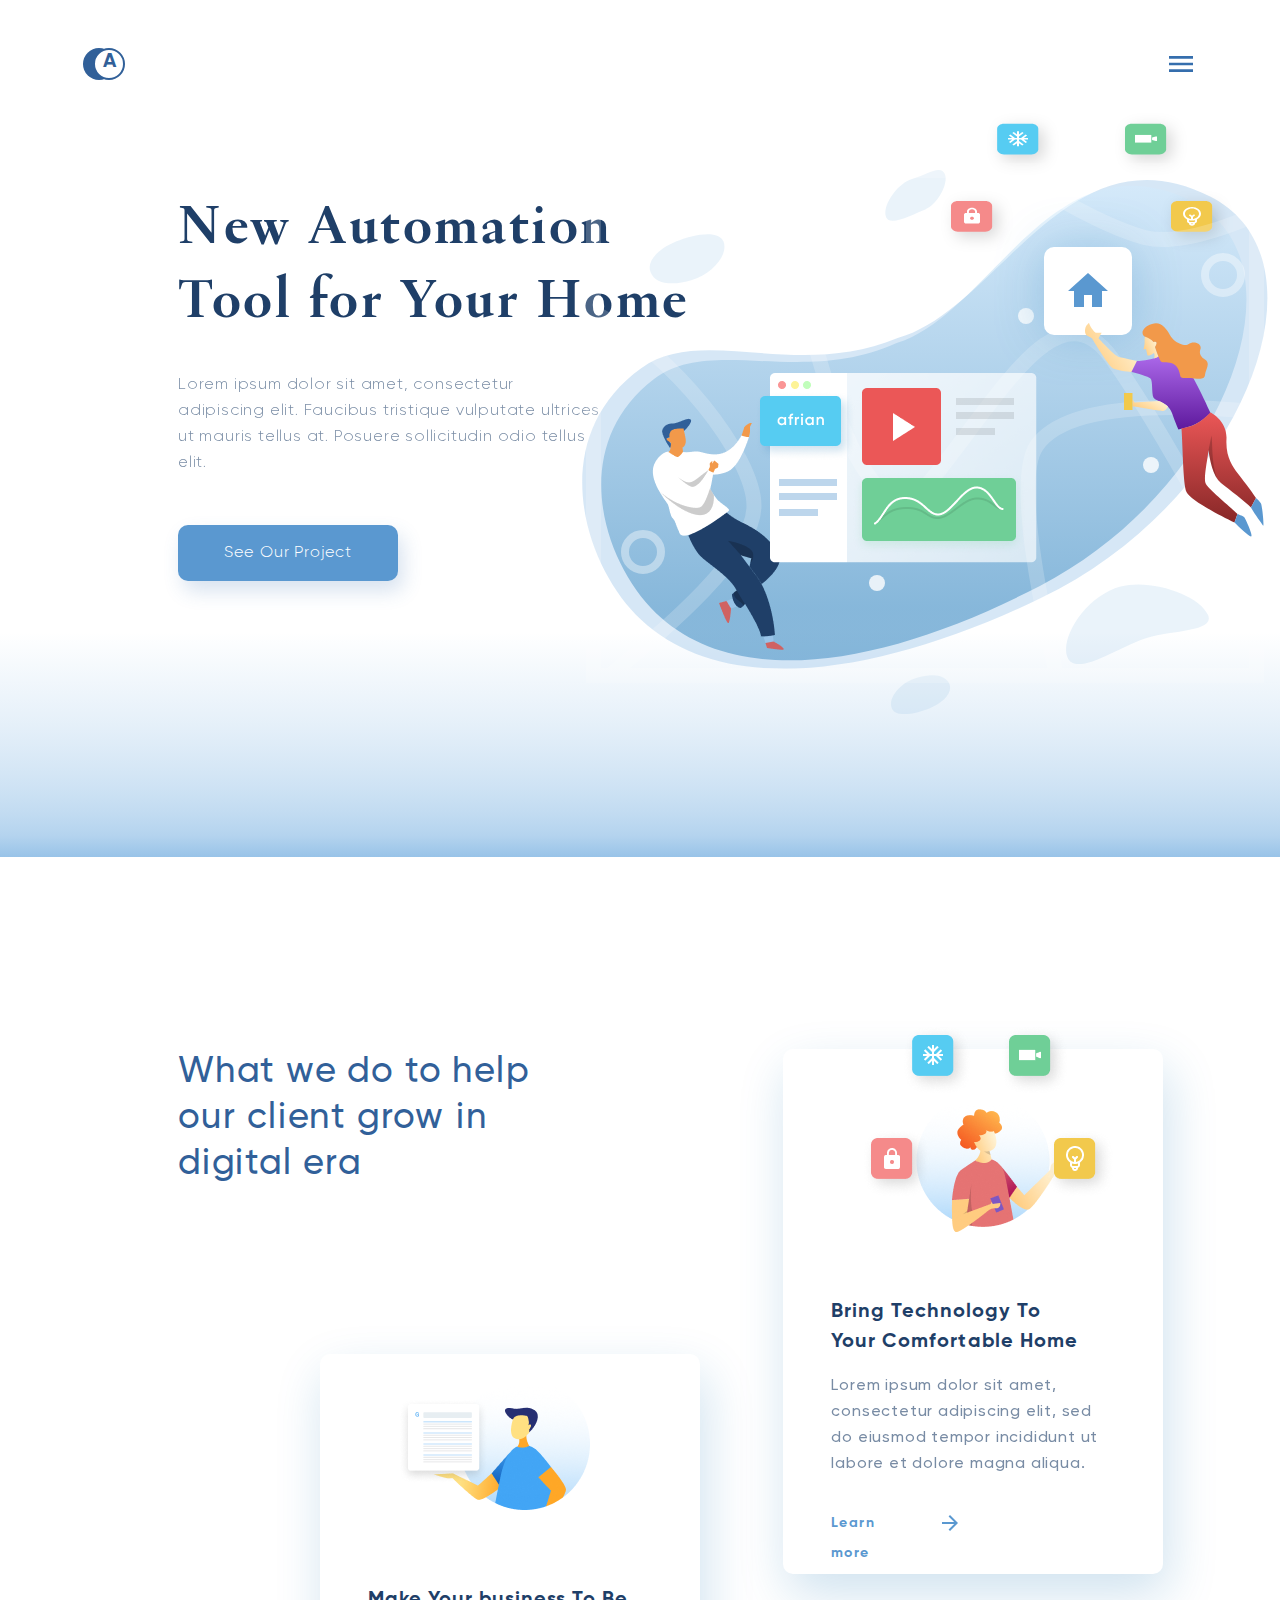
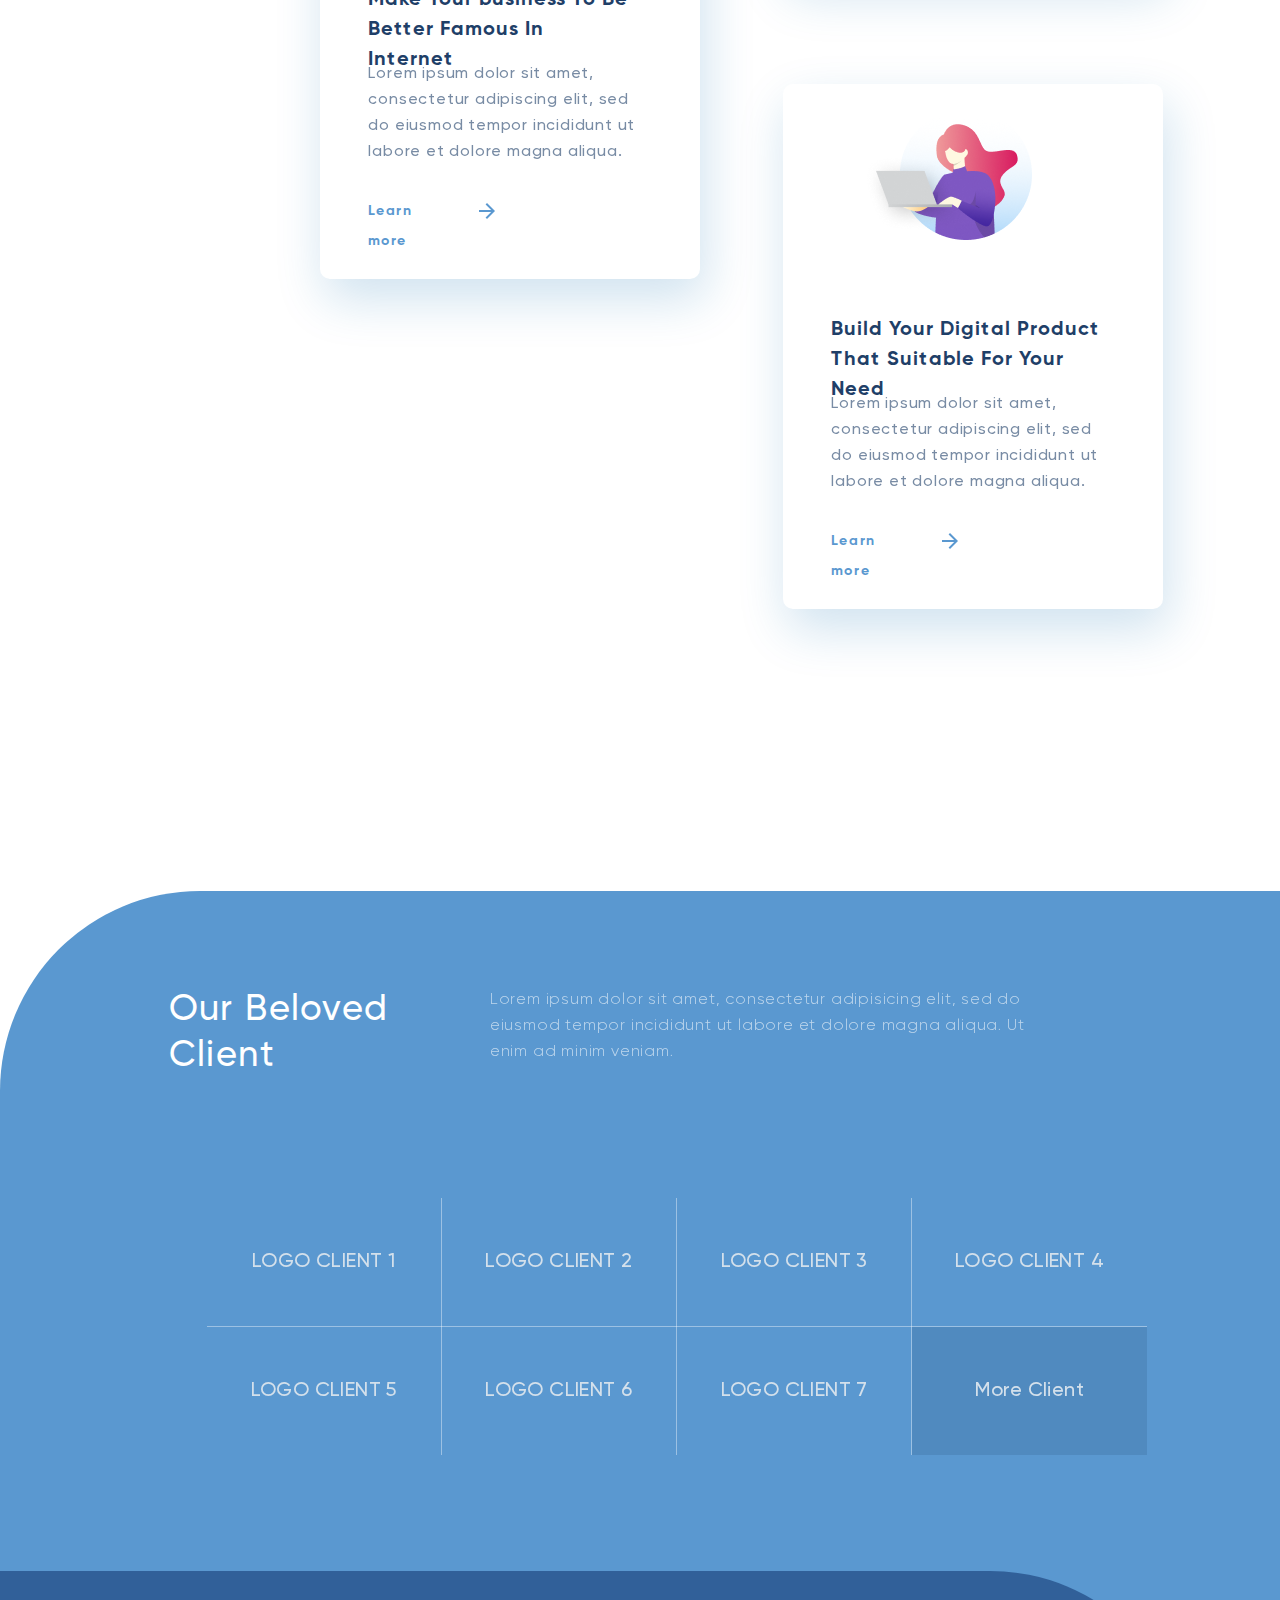
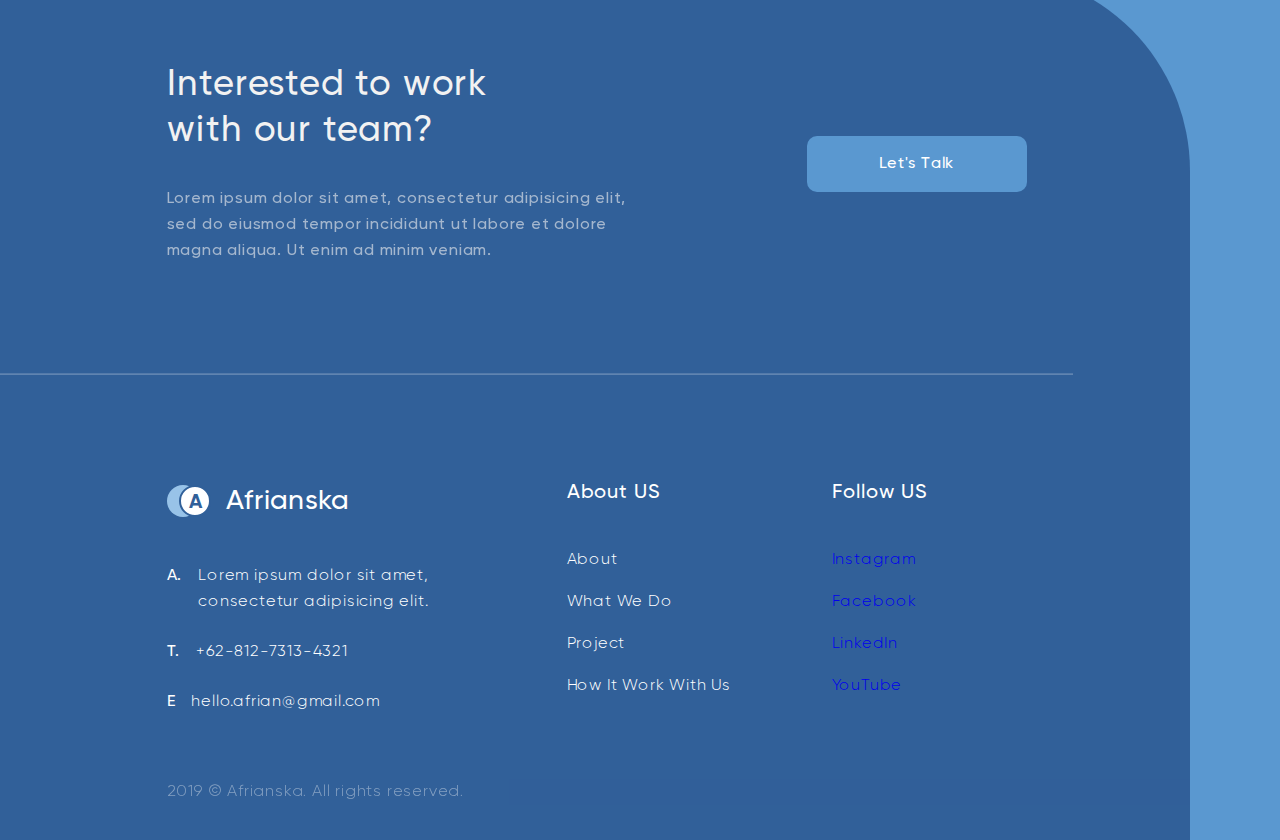
==== index.html @ ba5667f2 "second" ====
<!DOCTYPE html>
<html lang="en">
<head>
    <meta charset="UTF-8">
    <meta http-equiv="X-UA-Compatible" content="IE=edge">
    <meta name="viewport" content="width=device-width, initial-scale=1.0">
    <title>Homepage</title>
    <link rel="stylesheet" href="main.css">
</head>
<body>
    <header>
        <nav class="navbar">

            <div class="logo">
                <div class="logo-image">
                    <svg width="32" height="32" viewBox="0 0 32 32" fill="none" xmlns="http://www.w3.org/2000/svg" class="ellipse-blue">
                    <circle cx="16" cy="16" r="16" fill="#316099"/>
                    </svg>
                    <svg width="32" height="32" viewBox="0 0 32 32" fill="none" xmlns="http://www.w3.org/2000/svg" class="ellipse-white">
                    <circle cx="16" cy="16" r="15" fill="white" stroke="#316099" stroke-width="2"/>
                    </svg>
                    <span class="logo-text">A</span>
                </div>
            </div>

            <div class="br-menu-btn">
                <svg width="32" height="32" viewBox="0 0 32 32" fill="none" xmlns="http://www.w3.org/2000/svg">
                <path d="M4 24H28V21.3333H4V24ZM4 17.3333H28V14.6667H4V17.3333ZM4 8V10.6667H28V8H4Z" fill="#356EAD"/>
                </svg>
            </div>
        </nav>
    </header>


    <main class="main-page">
        <div class="main-wrapper">

            <section class="main-page-text">
                <div class="main-title-block">
                    <h1>New Automation Tool for Your Home</h1>
                </div>
                <div class="main-description">
                    <p class="main-description-text">Lorem ipsum dolor sit amet, consectetur adipiscing elit. Faucibus tristique vulputate ultrices ut mauris tellus at. Posuere sollicitudin odio tellus elit.</p>
                </div>
                <div class="btn-submit-block">
                    <button class="btn-submit">
                        <span>See Our Project</span>
                    </button>
                </div>
            </section>

            <section class="title-image">
                <div class="smart-home">
                    <img src="./img/smart_home.svg" alt="">
                </div>
                <svg width="143" height="81" viewBox="0 0 143 81" fill="none" xmlns="http://www.w3.org/2000/svg" class="ellipse1">
                <path opacity="0.2" d="M1.57256 73.5496C-6.52199 54.5197 19.2786 12.2346 54.5728 2.54966C84.9422 -5.78393 133.982 11.2602 142.072 31.0495C149.229 48.5554 102.353 45.6597 76.0738 55.3927C49.7949 65.1258 9.6671 92.5794 1.57256 73.5496Z" fill="#98C3E8"/>
                </svg>
                <svg width="60" height="40" viewBox="0 0 60 40" fill="none" xmlns="http://www.w3.org/2000/svg" class="ellipse2">
                <path opacity="0.2" d="M0.79244 33.2153C-3.09868 23.2757 8.8157 7.86577 25.8023 2.7985C40.4187 -1.56171 54.6145 -1.01547 58.5035 9.32086C61.9438 18.4645 50.9084 28.3246 38.2602 33.415C25.612 38.5053 4.68356 43.1549 0.79244 33.2153Z" fill="#98C3E8"/>
                </svg>
                <svg width="61" height="53" viewBox="0 0 61 53" fill="none" xmlns="http://www.w3.org/2000/svg" class="ellipse3">
                <path opacity="0.2" d="M1.00023 48C-2.89089 38.0604 10.8158 14.8658 27.8024 9.79856C42.4188 5.43835 56.1111 -4.83632 60.0001 5.50001C63.4404 14.6437 52.9086 35.3246 40.2604 40.415C27.6121 45.5054 4.89134 57.9396 1.00023 48Z" fill="#98C3E8"/>
                </svg>
                <svg width="76" height="50" viewBox="0 0 76 50" fill="none" xmlns="http://www.w3.org/2000/svg" class="ellipse4">
                <path opacity="0.2" d="M74.4998 7.49999C79.4998 20 64.4998 39.5 42.9998 46C24.4998 51.593 6.49979 51 1.49979 38C-2.92332 26.5 10.9998 14 26.9998 7.5C42.9998 0.999994 69.4998 -5 74.4998 7.49999Z" fill="#98C3E8"/>
                </svg>
                <svg width="680" height="500" viewBox="0 0 680 500" fill="none" xmlns="http://www.w3.org/2000/svg" class="vector1">
                <path opacity="0.4" d="M619.607 15.4102C474.832 -53.4825 410.969 134.909 311.138 165.906C211.394 211.253 115.215 158.176 55.8283 203.674C-38.3064 275.794 3.01039 401.963 63.2737 455.05C149.694 531.18 303.272 503.78 462.012 421.462C660.894 318.329 746.55 75.8174 619.607 15.4102Z" fill="#98C3E8"/>
                </svg>
                <div class="illustration-bg">
                    <div class="group2">
                        <svg width="44" height="44" viewBox="0 0 44 44" fill="none" xmlns="http://www.w3.org/2000/svg" class="ellipse5">
                        <circle cx="22" cy="22" r="18" stroke="white" stroke-opacity="0.4" stroke-width="8"/>
                        </svg>
                        <svg width="44" height="44" viewBox="0 0 44 44" fill="none" xmlns="http://www.w3.org/2000/svg" class="ellipse6">
                        <circle cx="22" cy="22" r="18" stroke="white" stroke-opacity="0.4" stroke-width="8"/>
                        </svg>
                        <svg width="44" height="44" viewBox="0 0 44 44" fill="none" xmlns="http://www.w3.org/2000/svg" class="ellipse7">
                        <circle cx="22" cy="22" r="18" stroke="white" stroke-opacity="0.4" stroke-width="8"/>
                        </svg>
                    </div>
                    <svg width="646" height="490" viewBox="0 0 680 500" fill="none" xmlns="http://www.w3.org/2000/svg" class="vector5">
                    <defs>
                    <linearGradient id="MyGradient" x1="0%" y1="0%" x2="0%" y2="100%">
                    <stop offset="-3.62%" stop-color="#d1ecff"></stop>
                    <stop offset="88.96%" stop-color="#1070b1"></stop>
                    </linearGradient>
                    </defs>
                    <path opacity="0.4" d="M619.607 15.4102C474.832 -53.4825 410.969 134.909 311.138 165.906C211.394 211.253 115.215 158.176 55.8283 203.674C-38.3064 275.794 3.01039 401.963 63.2737 455.05C149.694 531.18 303.272 503.78 462.012 421.462C660.894 318.329 746.55 75.8174 619.607 15.4102Z" fill="url('#MyGradient')"/>
                    </svg>
                    <svg width="648" height="490" viewBox="0 0 648 490" fill="none" xmlns="http://www.w3.org/2000/svg" class="vector2">
                    <path d="M-3.49148 136.467C70.336 173.697 152.998 277.904 152.998 327.662C152.998 388.869 23.221 482.678 -36.3037 535.893L471.655 568.705C453.566 487.726 407.894 307.7 435.688 267.716C471.655 215.974 617.207 228.594 698.816 238.059L720.902 7.74235C681.148 24.3588 592.177 72.1048 543.589 59.4847C498.615 47.8031 412.34 -2.56405 375.742 -34.5349" stroke="white" stroke-opacity="0.2" stroke-width="15"/>
                    </svg>
                    <svg width="466" height="338" viewBox="0 0 466 338" fill="none" xmlns="http://www.w3.org/2000/svg" class="vector3">
                    <path d="M7.44141 1.67685C27.6335 106.844 82.5309 299.637 140.583 229.469C213.149 141.76 270.57 28.179 324.837 103.269C368.25 163.34 432.107 281.843 458.61 333.585" stroke="white" stroke-opacity="0.2" stroke-width="15"/>
                    </svg>
                    <div class="ellipse8"></div>
                    <div class="ellipse9"></div>
                    <div class="ellipse10"></div>
                </div>
                <div class="man">
                    <img src="./img/man1.png" alt="">
                </div>
                <div class="women">
                    <img src="./img/women1.svg" alt="">
                </div>
                <div class="group-img">
                    <img src="./img/Group5.png" alt="">
                </div>
                <div class="group-img2">
                    <img src="./img/Group 10.png" alt="">
                </div>
            </section>

        </div>
    </main>

    <section class="main-info">
        <div class="main-info-wrapper">
            <div class="main-info-title">
                <span>What we do to help our client grow in digital era</span>
            </div>

            <div class="table-box box_one">
                <div class="table-box-image">
                    <img src="./img/box-picture.png" alt="">
                </div>
                <div class="table-box-title">
                    <span>Bring Technology To Your Comfortable Home</span>
                </div>
                <div class="table-box-text">
                    <span>Lorem ipsum dolor sit amet, consectetur adipiscing elit, sed do eiusmod tempor incididunt ut labore et dolore magna aliqua.</span>
                </div>
                <div class="table-box-more">
                    <div class="table-box-more-text">
                        <a href="#"><span>Learn more</span></a>
                    </div>
                    <a href="#">
                        <svg width="16" height="16" viewBox="0 0 16 16" fill="none" xmlns="http://www.w3.org/2000/svg" class="forward-vector">
                        <path d="M8 0L6.59 1.41L12.17 7H0V9H12.17L6.59 14.59L8 16L16 8L8 0Z" fill="#5A98D0"/>
                        </svg>
                    </a>
                </div>
            </div>

            <div class="table-box box_two">
                <div class="table-box-image image2">
                    <img src="./img/image2.png" alt="">
                </div>
                <div class="table-box-title title2">
                    <span>Make Your business To Be Better Famous In Internet</span>
                </div>
                <div class="table-box-text">
                    <span>Lorem ipsum dolor sit amet, consectetur adipiscing elit, sed do eiusmod tempor incididunt ut labore et dolore magna aliqua.</span>
                </div>
                <div class="table-box-more">
                    <div class="table-box-more-text">
                        <a href="#"><span>Learn more</span></a>
                    </div>
                    <a href="#">
                        <svg width="16" height="16" viewBox="0 0 16 16" fill="none" xmlns="http://www.w3.org/2000/svg" class="forward-vector">
                        <path d="M8 0L6.59 1.41L12.17 7H0V9H12.17L6.59 14.59L8 16L16 8L8 0Z" fill="#5A98D0"/>
                        </svg>
                    </a>
                </div>
            </div>

            <div class="table-box box_three">
                <div class="table-box-image image2">
                    <img src="./img/2 20.png" alt="">
                </div>
                <div class="table-box-title title3">
                    <span>Build Your Digital Product That Suitable For Your Need</span>
                </div>
                <div class="table-box-text">
                    <span>Lorem ipsum dolor sit amet, consectetur adipiscing elit, sed do eiusmod tempor incididunt ut labore et dolore magna aliqua.</span>
                </div>
                <div class="table-box-more">
                    <div class="table-box-more-text">
                        <a href="#"><span>Learn more</span></a>
                    </div>
                    <a href="#">
                        <svg width="16" height="16" viewBox="0 0 16 16" fill="none" xmlns="http://www.w3.org/2000/svg" class="forward-vector">
                        <path d="M8 0L6.59 1.41L12.17 7H0V9H12.17L6.59 14.59L8 16L16 8L8 0Z" fill="#5A98D0"/>
                        </svg>
                    </a>
                </div>
            </div>
        </div>
    </section>

    <footer>
        <section class="clients">
            <div class="clients-wrapper">

                <div class="clients-top">
                    <div class="clients-title">
                        <span>Our Beloved Client</span>
                    </div>
                    <div class="clients-text">
                        <span>Lorem ipsum dolor sit amet, consectetur adipisicing elit, sed do eiusmod tempor incididunt ut labore et dolore magna aliqua. Ut enim ad minim veniam.</span>
                    </div>
                </div>
    
                <div class="table">
                    <table>
                        <tr class="first-line">
                            <th>Logo Client 1</th>
                            <th>Logo Client 2</th>
                            <th>Logo Client 3</th>
                            <th>Logo Client 4</th>
                        </tr>
                        <tr class="second-line">
                            <th>Logo Client 5</th>
                            <th>Logo Client 6</th>
                            <th>Logo Client 7</th>
                            <th>More Client</th>
                        </tr>
                    </table>
                </div>
            </div>
        </section>

        <section class="footer-wrapper">
            <div class="chat">
                <div class="chat-block">
                    <div class="chat-block-title">
                        <span>Interested to work with our team?</span>
                    </div>
                    <div class="chat-block-text">
                        <span>Lorem ipsum dolor sit amet, consectetur adipisicing elit, sed do eiusmod tempor incididunt ut labore et dolore magna aliqua. Ut enim ad minim veniam.</span>
                    </div>
                </div>
                <button class="chat-button">
                    <span>Let's Talk</span>
                </button>
            </div>
            <div class="chat-line">
                <svg width="1073" height="2" viewBox="0 0 1073 2" fill="none" xmlns="http://www.w3.org/2000/svg" class="">
                    <path opacity="0.4" d="M0 1.08105H1073" stroke="white"/>
                </svg>
            </div>
            <div class="footer-info">
                <div class="info-block">

                <div class="connect-block">
                    <div class="connect-title">
                        <div class="logo-block">
                            <svg width="32" height="32" viewBox="0 0 32 32" fill="none" xmlns="http://www.w3.org/2000/svg">
                            <circle cx="16" cy="16" r="16" fill="#98C3E8"/>
                            </svg>
                            <svg width="32" height="32" viewBox="0 0 32 32" fill="none" xmlns="http://www.w3.org/2000/svg" class="white-round">
                            <circle cx="16" cy="16" r="15" fill="white" stroke="#316099" stroke-width="2"/>
                            <text x="10" y="23" font-size="20px" font-weight="800" font-family="Gilroy" fill="#316099">A</text>
                            </svg>
                        </div>
                        <div class="connect-title-block">
                            <span>Afrianska</span>
                        </div>
                    </div>
                    <div class="connect-first">
                        <div class="connect-letter">
                            <span>A.</span>
                        </div>
                        <div class="connect-value">
                            <span>Lorem ipsum dolor sit amet, consectetur adipisicing elit.</span>
                        </div>
                    </div>
                    <div class="connect-tel">
                        <div class="connect-letter">
                            <span>T.</span>
                        </div>
                        <div class="connect-value">
                            <a href="tel:+62-812-7313-4321">+62-812-7313-4321</a>
                        </div>
                    </div>
                        <div class="connect-mail">
                            <div class="connect-letter">
                                <span>E</span>
                            </div>
                            <div class="connect-value">
                                <a href="mailto:hello.afrian@gmail.com">hello.afrian@gmail.com</a>
                            </div>
                        </div>
                    </div>

                    <div class="about-block">
                        <div class="about-title">
                            <span>About US</span>
                        </div>
                        <ul class="about-list">
                            <li class="list"><a href="#"></a>About</a></li>
                            <li class="list"><a href="#"></a>What We Do</a></li>
                            <li class="list"><a href="#"></a>Project</a></li>
                            <li class="list"><a href="#"></a>How It Work With Us</a></li>
                        </ul>
                    </div>

                    <div class="about-block">
                        <div class="about-title">
                            <span>Follow US</span>
                        </div>
                        <ul class="about-list">
                            <li class="list"><a href="#">Instagram</a></li>
                            <li class="list"><a href="#">Facebook</a></li>
                            <li class="list"><a href="#">LinkedIn</a></li>
                            <li class="list"><a href="#">YouTube</a></li>
                        </ul>
                    </div>
                </div>
                <div class="copyright">2019 © Afrianska. All rights reserved.</div>
            </div>    
        </section>
    </footer> 
</body>
</html>
---- main.css ----
@font-face {
    font-family: 'Gilroy';
    src: url(./fonts/Gilroy-Light.woff);
    font-weight: 300;
    font-style: normal;
}

@font-face {
    font-family: 'Gilroy';
    src: url(./fonts/Gilroy-Medium.woff);
    font-weight: 600;
    font-style: normal;
}

@font-face {
    font-family: 'Gilroy';
    src: url(./fonts/Gilroy-Bold.woff);
    font-weight: 700;
    font-style: normal;
}

@font-face { 
    font-family: "Galien"; 
    src: url(./fonts/Galien-Bold.ttf);
    font-weight: 800;
    font-style: normal;
}

* {
    margin: 0;
    padding: 0;
}

a {
    text-decoration: none;
}

body {
    font-family: 'Gilroy';
    font-style: normal;
    font-weight: 400;
    font-size: 16px;
    overflow-x: hidden;
}

header {
    padding: 40px 83px;
}

.main-page {
    padding: 0px 10px 40px 83px;
    background: linear-gradient(0deg, #98c3e8, 8.84%, rgba(152, 195, 232, 0) 31.12%);
    
}

.navbar {
    display: inline-flex;
    justify-content: space-between;
    width: 100%;
    height: 48px;
    margin: 0 auto;
}

.logo {
    width: 48px;
    height: 48px;
    float: left;
}

.logo-image {
    position: absolute;
    display: flex;
    flex-direction: column;
    width: 48px;
    height: 32px;
    padding: 8px 0px;
}

.ellipse-white {
    position: absolute;
    left: 10px;
}

.logo-text {
    position: absolute;
    left: 20px;
    font-family: 'Gilroy';
    font-style: normal;
    font-weight: 800;
    font-size: 20px;
    color: #316099;
    padding-top: 2px;
}

.br-menu-btn {
    width: 32px;
    height: 32px;
    padding: 8px 0px;
    border: none; outline: none;
}

.br-menu-btn:hover {
    cursor: pointer;
}

.main-wrapper {
    height: 683px;
    display: flex;
    flex-direction: row;
    z-index: 20;
}

.main-page-text {
    width: 445px;
    margin-left: 8%;
    margin-top: 58px;
}

.main-title-block {
    margin-bottom: 32px;
    width: 512px;
    height: 148px;
}

h1 {
    font-family: 'Galien';
    font-size: 64px;
    line-height: 74px;
    letter-spacing: 0.04em;
    color: #1f3f68;
}

.main-description {
    margin-bottom: 71px;
    width: 425px;
    height: 82px;
}

.main-description-text {
    font-family: 'Gilroy';
    font-weight: 300;
    font-style: normal;
    font-size: 16px;
    line-height: 26px;
    letter-spacing: 0.05em;
    color: #1f3f68;
    opacity: 0.6;
}

.btn-submit {
    width: 220px;
    height: 56px;
    background: #5a98d0;
    box-shadow: 5px 10px 20px rgba(53, 110, 173, 0.2);
    border-radius: 10px;
    border: 0;
}

.btn-submit span {
    font-family: 'Gilroy';
    font-weight: 300;
    color: white;
    font-size: 16px;
    line-height: 26px;
    text-align: center;
    letter-spacing: 0.04em;
}

.title-image {
    width: 100%;
    position: absolute;
    top: 133px;
    height: 579px;
    width: 688px;
    left: calc(100% - 700px);
}

.ellipse1 {
    position: absolute;
    top: 451px;
    left: 486px;
}

.ellipse2 {
    position: absolute;
    top: 542px;
    left: 311px;
}

.ellipse3 {
    position: absolute;
    top: 36px;
    left: 305px;
}

.ellipse4 {
    position: absolute;
    top: 101px;
    left: 69px;
}

.vector1 {
    position: absolute;
    top: 40px;
    width: 100%;
    transform: matrix(1, 0.03, -0.03, 1, 0, 0);
}

.illustration-bg {
    position: absolute;
    top: 20px;
    left: 21px;
    width: 646px;
    height: 490px;
}

.vector2 {
    position: absolute;
    border: 15px solid rgba(255, 255, 255, 0.2);
    z-index: 10;
    left: -15px;
    top: 10px;
    z-index: 30;
}

.vector4 {
    position: absolute;
    color: #98c3e8;
}

.group2 {
    position: absolute;
    width: 624px;
    height: 321px;
    top: 100px;
    left: 20px;
    z-index: 9;
}

.ellipse5 {
    position: absolute;
    left: 330px;
    top: 225px;
}

.ellipse6 {
    position: absolute;
    bottom: 0;
    left: 0;
}

.ellipse7 {
    position: absolute;
    top: 0;
    right: 0;
}

.vector5 {
    position: absolute;
    top: 25px;
    z-index: 3;
}

.vector3 {
    position: absolute;
    top: 102px;
    left: 186px;
    z-index: 12;
}

.ellipse8 {
    position: absolute;
    width: 16px;
    height: 16px;
    border-radius: 50%;
    background-color: white;
    opacity: 0.8;
    top: 155px;
    left: 417px;
    z-index: 10;
}

.ellipse9 {
    position: absolute;
    width: 16px;
    height: 16px;
    border-radius: 50%;
    background-color: white;
    opacity: 0.8;
    top: 155px;
    left: 417px;
    z-index: 10;
    top: 304px;
    left: 542px;
}

.ellipse10 {
    position: absolute;
    width: 16px;
    height: 16px;
    border-radius: 50%;
    background-color: white;
    opacity: 0.8;
    top: 155px;
    left: 417px;
    z-index: 10;
    top: 422px;
    left: 268px;
}

.smart-home {
    position: absolute;
    top: -20px;
    right: 35px;
    z-index: 20;
}

.man {
    position: absolute;
    top: 285px;
    left: 70px;
    z-index: 32;
}

.women {
    position: absolute;
    top: 190px;
    left: 505px;
    z-index: 32;
}

.group-img {
    position: absolute;
    top: 240px;
    left: 190px;
    z-index: 35;
}

.group-img2 {
    position: absolute;
    top: 255px;
    left: 175px;
    z-index: 36;
}

.main-info {
    height: 1554px;
    padding: 40px 10px 40px 83px;
}

.main-info-wrapper {
    display: flex;
    flex-direction: row;
    flex-wrap: wrap;
    height: 1162px;
}

.main-info-title {
    width: 368px;
    height: 138px;
    margin-top: 152px;
    margin-left: 8%;
    font-family: 'Gilroy';
    font-size: 36px;
    font-weight: 600;
    line-height: 46px;
    letter-spacing: 0.05em;
    color: #316099;
}

.table-box {
    width: 380px;
    height: 525px;
    box-shadow: 5px 20px 50px rgba(16, 112, 177, 0.2);
    border-radius: 10px;
    float: right;
}

.box_one {
    margin-left: 20%;
    margin-top: 152px;
}

.table-box-image {
    width: 224px;
    height: 197px;
    margin: 0 auto;
    top: 12px;
}

.table-box-image img {
    margin-top: -24px;
}

.table-box-title {
    margin-top: 51px;
    margin-left: 48px;
    margin-bottom: 16px;
    width: 260px;
    height: 60px;
    font-family: 'Gilroy';
    font-size: 20px;
    font-weight: 800;
    line-height: 30px;
    letter-spacing: 0.05em;
    color: #1f3f68;
}

.table-box-text {
    margin-left: 48px;
    width: 284px;
    height: 103px;
    font-family: 'Gilroy';
    font-size: 16px;
    font-weight: 600;
    line-height: 26px;
    letter-spacing: 0.05em;
    color: #1f3f68;
    opacity: 0.6;
}

.table-box-more {
    display: flex;
    flex-direction: row;
    margin-left: 48px;
    margin-top: 32px;
    width: 127px;
    height: 30px;
}

.table-box-more-text {
    font-family: 'Gilroy';
    font-size: 14px;
    font-weight: 800;
    line-height: 30px;
    letter-spacing: 0.05em;
    color: #5a98d0;
}

.forward-vector {
    margin-left: 28px;
    margin-top: 7px;
}

.table-box-more a {
    cursor: pointer;
    color: #5a98d0;
}

.box_two {
    flex-wrap: wrap;
    margin-top: -220px;
    margin-left: 20%;
}

.image2 {
    margin-top: 48px;
    height: 132px;
}

.title3 {
    width: 286px;
}

.box_three {
    margin-left: 7%;
    margin-top: 110px;
}

.clients {
    height: 680px;
    background: #5a98d0;
    border-radius: 200px 0px 0px 0px;
}

.clients-wrapper {
    padding: 40px 10px 40px 83px;
}

.clients-top {
    display: flex;
    flex-direction: row;
    height: 92px;
    justify-content: center;
    margin-bottom: 10%;
    margin-left: -13%;
    margin-top: 56px;
}

.clients-title {
    width: 224px;
    height: 92px;
    font-family: 'Gilroy';
    font-size: 36px;
    font-weight: 600;
    line-height: 46px;
    letter-spacing: 0.05em;
    color: #ffffff;
}

.clients-text {
    margin-left: 97px;
    width: 540px;
    height: 80px;
    font-family: 'Gilroy';
    font-size: 16px;
    line-height: 26px;
    letter-spacing: 0.05em;
    color: #ffffff;
    opacity: 0.6;
}

.table {
    width: 940px;
    height: 256px;
    margin: 0 auto;
}

table {
    border-collapse: collapse;
}

th {
    width: 235px;
    height: 128px;
    font-family: 'Gilroy';
    font-size: 20px;
    line-height: 46px;
    letter-spacing: 0.02em;
    color: #f2f2f2;
    font-weight: 600;
    text-transform: uppercase;
}

tr.first-line th {
    border-bottom: 1px solid rgba(255, 255, 255, 0.4);
    border-right: 1px solid rgba(255, 255, 255, 0.4);
    border-collapse: collapse;
    opacity: 0.8;
}

tr.first-line th:last-child {
    border-right: none;
}

tr.second-line th {
    border-right: 1px solid rgba(255, 255, 255, 0.4);
    opacity: 0.8;
}

tr.second-line th:last-child {
    border-right: none;
    background-color: rgba(31, 63, 104, 0.2);
    text-transform: none;
    z-index: 2;
}

.footer-wrapper {
    width: 100%;
    height: 869px;
    background-color: #5a98d0;
    display: flex;
    flex-direction: column;
}

.chat {
    width: 93%;
    height: 391px;
    border-radius: 0px 200px 0px 0px;
    background-color: #316099;
    display: flex;
    flex-direction: row;
}

.chat-block {
    display: flex;
    flex-direction: column;
    margin-left: 14%;
}

.chat-block-title {
    margin-top: 91px;
    width: 330px;
    font-family: 'Gilroy';
    font-size: 36px;
    line-height: 46px;
    letter-spacing: 0.05em;
    color: #f2f2f2;
    font-weight: 600;
}

.chat-block-text {
    margin-top: 32px;
    width: 460px;
    font-family: 'Gilroy';
    font-size: 16px;
    line-height: 26px;
    letter-spacing: 0.05em;
    color: #f2f2f2;
    font-weight: 600;
    opacity: 0.6;
}

.chat-button {
    margin-top: 165px;
    margin-left: 180px;
    width: 220px;
    height: 56px;
    background: #5a98d0;
    border-radius: 10px;
    color: #ffffff;
    border: none;
    outline: none;
    font-family: 'Gilroy';
    font-size: 16px;
    line-height: 26px;
    letter-spacing: 0.04em;
    font-weight: 600;
}

.chat-line {
    width: 93%;
    background-color: #316099;
}

.footer-info {
    display: flex;
    flex-direction: column;
    width: 93%;
    height: 459px;
    background-color: #316099;
}

.connect-block {
    display: flex;
    flex-direction: column;
    width: 300px;
    margin-left: 14%;
    margin-top: 97px;
}

.white-round {
    margin-left: -20px;
}

.logo-block {
    display: flex;
    flex-direction: row;
    align-items: center;
}

.connect-title {
    display: flex;
    flex-direction: row;
    width: 188px;
}

.connect-title-block {
    display: flex;
    flex-direction: row;
    width: 125px;
    height: 46px;
    margin-left: 15px;
    font-family: 'Gilroy';
    font-size: 28px;
    line-height: 46px;
    letter-spacing: 0.02em;
    color: #fff;
    font-weight: 600;
}

.connect-first {
    display: flex;
    flex-direction: row;
    margin-top: 39px;
    margin-bottom: 24px;
}

.connect-tel, .connect-mail {
    display: flex;
    flex-direction: row;
    margin-bottom: 24px;
}

.connect-letter {
    font-family: 'Gilroy';
    font-size: 16px;
    line-height: 26px;
    letter-spacing: 0.05em;
    color: #fff;
    font-weight: 600;
}

.connect-value {
    margin-left: 16px;
    font-family: 'Gilroy';
    font-size: 16px;
    line-height: 26px;
    letter-spacing: 0.05em;
    color: #fff;
    font-weight: 400;
}

.connect-value a {
    color: #fff;
}

.about-title {
    font-family: 'Gilroy';
    font-size: 20px;
    line-height: 30px;
    letter-spacing: 0.05em;
    color: #fff;
    font-weight: 600;
}

.about-block {
    display: flex;
    flex-direction: column;
    width: 165px;
    margin-left: 100px;
    margin-top: 97px;
}

.about-list {
    margin-top: 39px;
}

.about-list li {
    margin-bottom: 16px;
    font-family: 'Gilroy';
    font-size: 16px;
    line-height: 26px;
    letter-spacing: 0.05em;
    color: #fff;
    font-weight: 400;
    list-style-type: none;
}

.copyright {
    font-family: 'Gilroy';
    font-size: 16px;
    line-height: 26px;
    letter-spacing: 0.05em;
    color: #fff;
    font-weight: 400;
    opacity: 0.4;
    background-color: #316099;
    margin-left: 14%;
    margin-top: 40px;
    margin-bottom: 64px;
}

.info-block {
    display: flex;
    flex-direction: row;
}


.contact-wrapper {
    width: 100%;
    height: 250px;
    background: linear-gradient(253.6deg, #98d0fc 2.26%, #3481d7 93.24%);
    display: flex;
    flex-direction: column;
}

.contact-title {
    margin: 0 auto;
    width: 246px;
    height: 74px;
    margin-top: 3%;
}

.contact-title h1 {
    font-family: 'Gilroy';
    font-size: 44px;
    line-height: 74px;
    letter-spacing: 0.04em;
    color: #fff;
    font-weight: 600;
}

.contact-subtitle {
    width: 780px;
    height: 60px;
    margin: 0 auto;
    margin-top: 16px;
}

.contact-subtitle p {
    font-family: 'Gilroy';
    font-size: 20px;
    line-height: 30px;
    letter-spacing: 0.04em;
    color: rgba(255, 255, 255, 0.6);
    font-weight: 400;
    text-align: center;
}

.contact-line-vector {
    position: absolute;
    top: 28px;
    width: 100%;
    height: 437px;
}

.vector-block {
    position: absolute;
    width: 100%;
    height: 471px;
    left: 0;
    top: 18px;
}

.vector-block .ellipse5 {
    position: absolute;
    left: 17%;
    top: 343px;
}

.vector-block .ellipse6 {
    position: absolute;
    left: -10px;
    top: 278px;
}

.vector-block .ellipse7 {
    position: absolute;
    left: 62%;
    top: 311px;
}

.vector-block .ellipse13 {
    position: absolute;
    left: 92%;
    top: 161px;
}

.vector-block .ellipse14 {
    position: absolute;
    left: 6%;
    top: 125px;
}

.vector-block .ellipse15 {
    position: absolute;
    left: 34%;
    top: 217px;
}

.vector-block .ellipse16 {
    position: absolute;
    left: 42%;
    top: 355px;
}

.vector-block .ellipse17 {
    position: absolute;
    right: -10px;
    top: 218px;
}

.contact-main {
    padding: 40px 13.5%;
    display: flex;
    flex-direction: row;
}

.contact-info {
    display: flex;
    flex-direction: column;
    width: 300px;
}

.contact-info {
    margin-top: 100px;
}

.contact-info-title {
    font-family: 'Gilroy';
    font-size: 20px;
    line-height: 30px;
    letter-spacing: 0.04em;
    color: #1f3f68;
    font-weight: 800;
    text-transform: uppercase;
    margin-top: 71px;
}

.contact-info-address-text {
    font-family: 'Gilroy';
    font-size: 16px;
    line-height: 26px;
    letter-spacing: 0.04em;
    color: #1f3f68;
    font-weight: 400;
    margin-top: 24px;
    opacity: 0.6;
}

.contact-info-phone-block {
    display: flex;
    flex-direction: row;
    margin-top: 28px;
}

.contact-info-phone-block a {
    margin-left: 19px;
    font-family: 'Gilroy';
    font-size: 16px;
    line-height: 26px;
    letter-spacing: 0.04em;
    color: #1f3f68;
    font-weight: 400;
    opacity: 0.6;
    margin-top: -5px;
}

.contact-form {
    width: 540px;
    height: 800px;
    margin-left: 101px;
    margin-top: 40px;
    padding: 56px;
    box-shadow: 5px 10px 50px rgba(16, 112, 177, 0.2);
}

.title-form {
    font-family: 'Gilroy';
    font-size: 20px;
    line-height: 30px;
    letter-spacing: 0.04em;
    color: #1f3f68;
    font-weight: 400;
    margin-top: 48px;
}

.input-name, .input-mail, .message {
    border-radius: 10px;
    border: 1px solid #356ead;
    box-sizing: border-box;
    opacity: 0.4;
    margin-top: 8px;
    cursor: pointer;
}

.input-name, .input-mail {
    width: 94%;
    height: 72px;
}

.message {
    width: 94%;
    height: 182px;
}

.input-name::-webkit-input-placeholder, .input-mail::-webkit-input-placeholder {
    font-family: 'Gilroy';
    font-size: 16px;
    line-height: 30px;
    letter-spacing: 0.04em;
    color: #1f3f68;
    padding-left: 42px;
}

.message::-webkit-input-placeholder {
    font-family: 'Gilroy';
    font-size: 16px;
    line-height: 30px;
    letter-spacing: 0.04em;
    color: #1f3f68;
    padding-left: 42px;
    padding-top: 21px;
}

.submit {
    width: 94%;
    height: 72px;
    background: #5a98d0;
    box-shadow: 5px 20px 50px rgba(16, 112, 177, 0.2);
    border-radius: 10px;
    margin-top: 72px;
    border: none;
    cursor: pointer;
}

.submit span {
    font-family: 'Gilroy';
    font-size: 16px;
    line-height: 26px;
    letter-spacing: 0.04em;
    color: #ffffff;
    text-align: center;
    text-transform: uppercase;
    font-weight: 600;
}

.contact-map {
    padding: 40px 13.5%;
    margin-top: 80px;
}

.contact-map img {
    width: 100%;
}

.footer-wrapper2 {
    width: 100%;
    height: 869px;
    display: flex;
    flex-direction: column;
    margin-top: 56px;
}
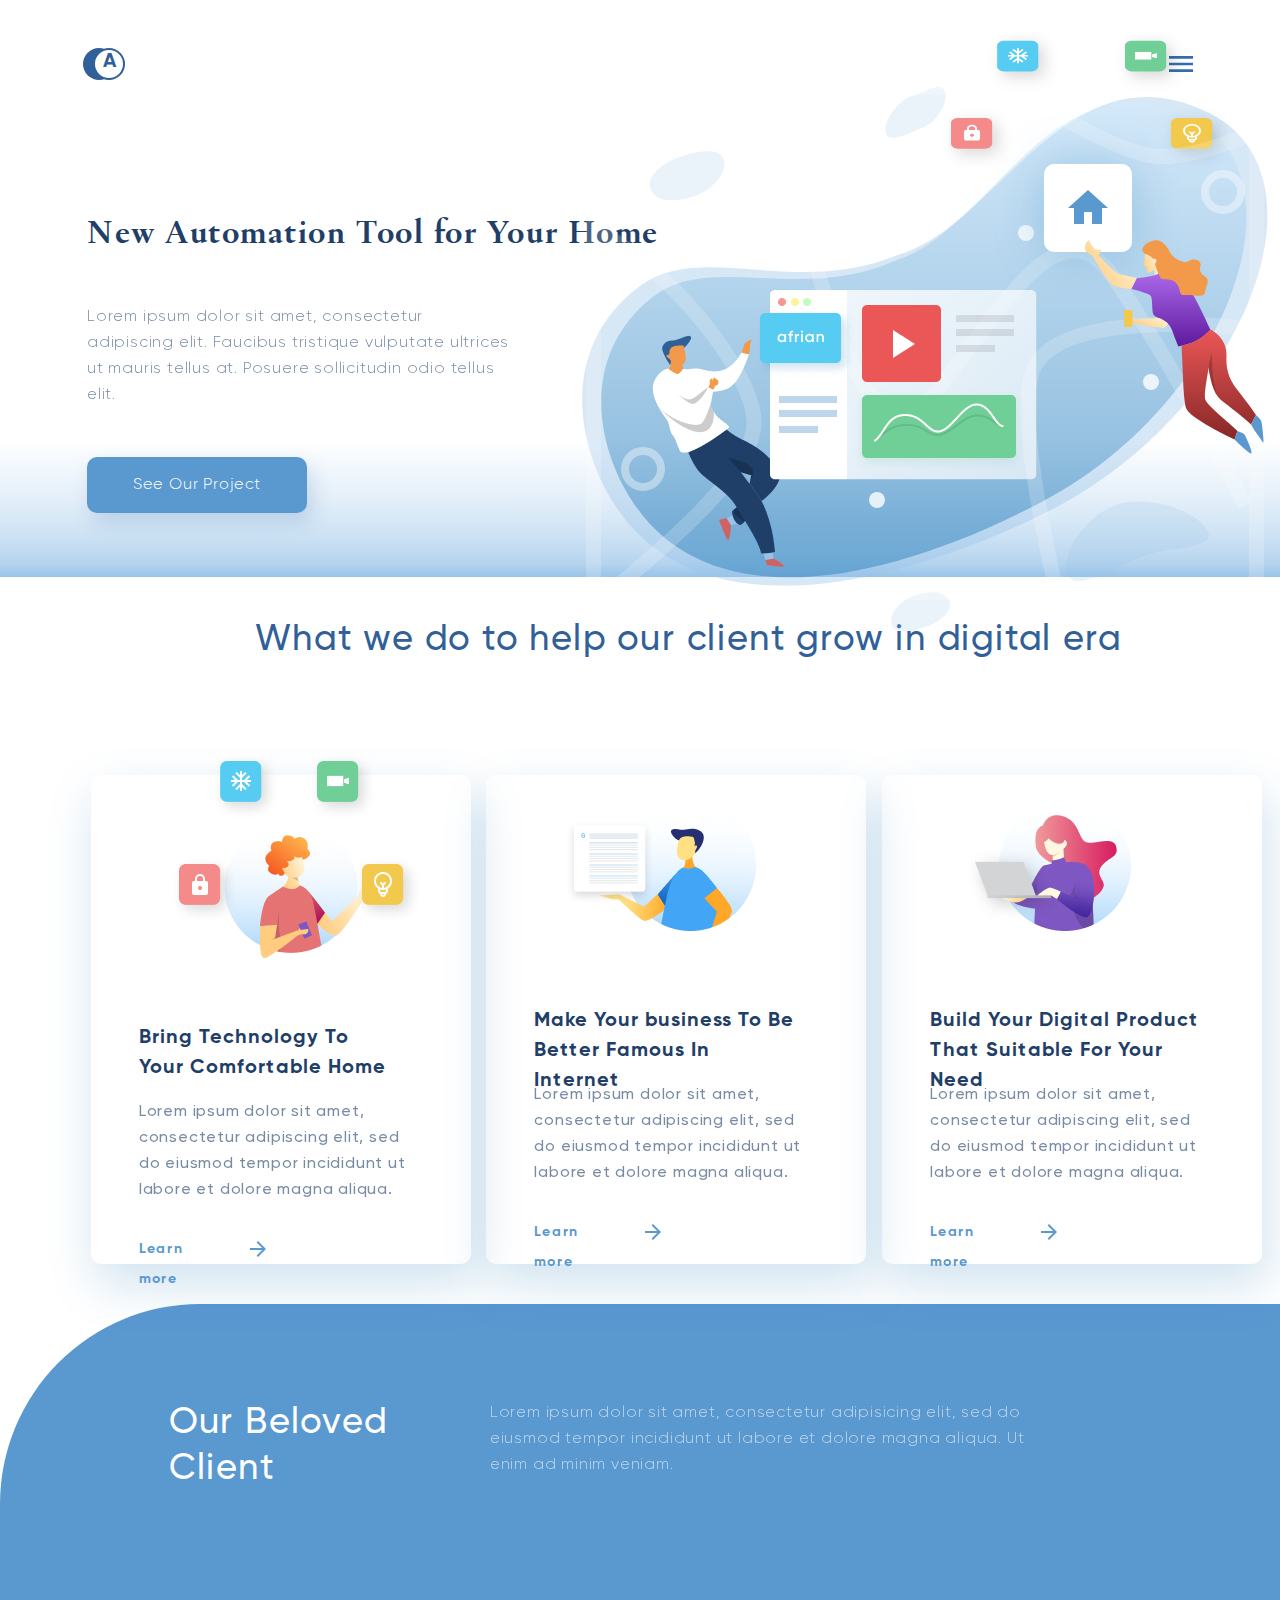
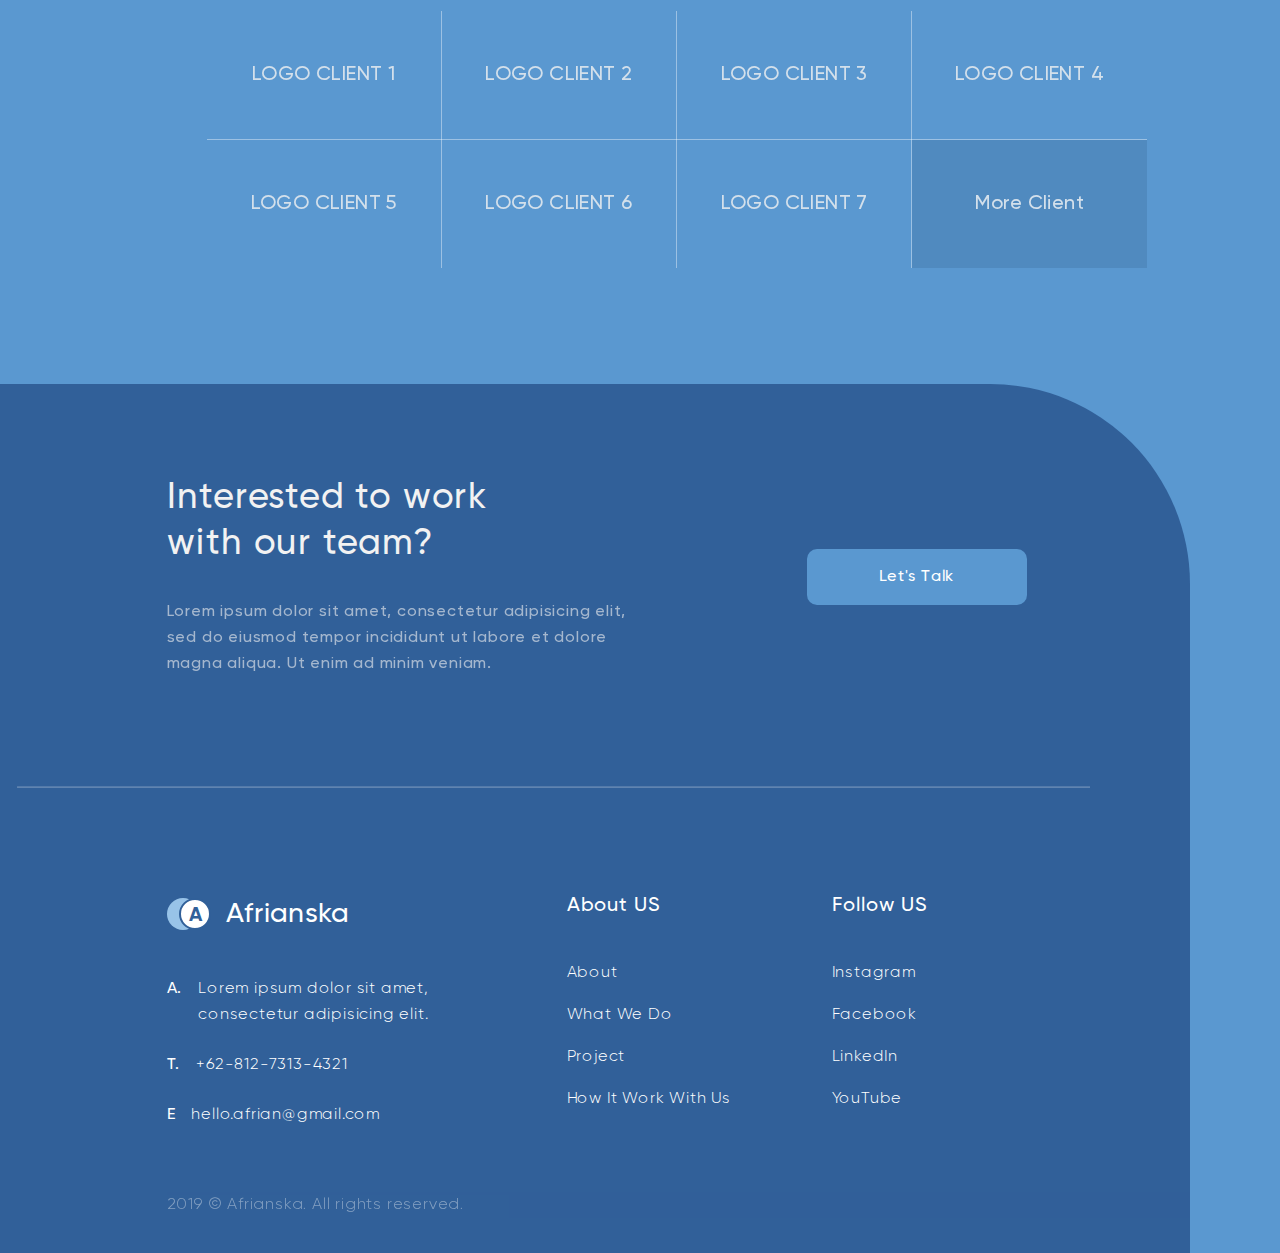
==== commit e8c0ddc2: "adaptive" ====
--- a/index.html
+++ b/index.html
@@ -112,6 +112,8 @@
                     <img src="./img/Group 10.png" alt="">
                 </div>
             </section>
+
+            <img src="./img/illustration.png" alt="" class="illustration">
 
         </div>
     </main>
@@ -237,7 +239,7 @@
                 </button>
             </div>
             <div class="chat-line">
-                <svg width="1073" height="2" viewBox="0 0 1073 2" fill="none" xmlns="http://www.w3.org/2000/svg" class="">
+                <svg width="93%" height="2" viewBox="0 0 1073 2" fill="none" xmlns="http://www.w3.org/2000/svg" class="">
                     <path opacity="0.4" d="M0 1.08105H1073" stroke="white"/>
                 </svg>
             </div>
--- a/main.css
+++ b/main.css
@@ -33,6 +33,7 @@
 
 a {
     text-decoration: none;
+    color: #ffffff;
 }
 
 body {
@@ -757,6 +758,8 @@
 }
 
 
+/* Page 2*/
+
 .contact-wrapper {
     width: 100%;
     height: 250px;
@@ -857,8 +860,13 @@
 
 .vector-block .ellipse17 {
     position: absolute;
-    right: -10px;
+    right: 0px;
     top: 218px;
+}
+
+.illustration {
+    position: absolute;
+    display: none;
 }
 
 .contact-main {
@@ -1011,4 +1019,233 @@
     display: flex;
     flex-direction: column;
     margin-top: 56px;
+}
+
+ @media (min-width: 360px) and (max-width: 1390px) {
+
+    .table-box {
+        margin-left: auto;
+        margin-right: auto;
+        margin-top: 20px;
+        width: 100%;
+        height: auto;
+        max-width: 380px;
+    }
+}
+
+@media (min-width: 1150px) and (max-width: 1390px) {
+
+    .main-page {
+        padding: 5%;
+    }
+
+    .main-wrapper, .main-info, .main-info-wrapper {
+        height: auto;
+    }
+
+    .main-page-text, .main-info-title {
+        margin-left: 2%;
+        width: 100%;
+        margin-top: 0px;
+    }
+
+    .main-title-block {
+        width: 55%;
+        height: auto;
+    }
+
+    h1 {
+        font-size: 2.4em;
+    }
+
+    .title-image {
+        display: block;
+        top: 50px;
+    }
+
+    .illustration {
+        display: none;
+    }
+
+    .main-info-title {
+        text-align: center;
+    }
+}
+
+
+
+@media (min-width: 360px) and (max-width: 1149px) {
+
+    header, .main-page, .main-info, .clients-wrapper {
+        padding: 5%;
+    }
+
+    .main-wrapper, .main-info, .main-info-wrapper, 
+    .main-info-title, .table-box-title, .table-box-text, 
+    .clients, .footer-wrapper, .chat, .footer-info, .contact-wrapper, .contact-subtitle  {
+        height: auto;
+    }
+
+    .main-page-text, .main-info-title {
+        margin-left: 2%;
+        width: 100%;
+        margin-top: 0px;
+    }
+
+    .main-info-title {
+        text-align: center;
+    }
+
+    .main-title-block {
+        width: 55%;
+        height: auto;
+    }
+
+    h1 {
+        font-size: 2.4em;
+    }
+
+    .title-image {
+        display: none;
+    }
+
+    .btn-submit, .main-info-title {
+        margin-top: 20px;
+        margin-bottom: 40px;
+    }
+
+    .table-box-title {
+        width: 80%;
+    }
+
+    .table-box-text {
+        margin-top: 20px;
+        width: 80%;
+    }
+
+    .table-box-more {
+        margin-bottom: 20px;
+    }
+
+    .clients-top {
+        flex-direction: column;
+        height: auto;
+    }
+
+    .clients-title, .clients-text {
+        margin: 0 auto;
+        width: 80%;
+        height: auto;
+        margin-left: 25%;
+    }
+
+    .clients-text {
+        margin-top: 5%;
+        margin-right: 5%;
+        width: 75%;
+    }
+
+    .table {
+        width: auto;
+        height: auto;
+    }
+
+    .chat {
+        display: flex;
+        flex-direction: column;
+    }
+
+    .chat-block {
+        margin-left: 5%;
+    }
+
+    .chat-block-title {
+        margin-top: 10%;
+        width: 70%;
+    }
+
+    .chat-block-text {
+        width: 90%;
+    }
+
+    .chat-button {
+        margin-top: 15%;
+        margin-left: 5%;
+        margin-bottom: 5%;
+    }
+
+    .info-block {
+        flex-direction: column;
+    }
+
+    .connect-block, .about-block, .copyright {
+        margin-top: 10%;
+        margin-left: 5%;
+        width: 100%;
+    }
+
+    .connect-value, .copyright {
+        width: 86%;
+    }
+
+    .illustration {
+        display: block;
+        width: 50%;
+        top: 8%;
+        left: 50%;
+    }
+
+    .contact-info {
+        width: 100%;
+    }
+
+    .contact-subtitle {
+        width: 100%;
+        margin-bottom: 10%;
+    }
+
+    .contact-main {
+        flex-direction: column;
+        padding: 5%;
+    }
+
+    .contact-form {
+        margin-left: 0px;
+        width: 100%;
+        padding: 0px;
+        height: auto;
+    }
+
+    h3, .title-form, .input-name {
+        margin-top: 48px;
+        margin-left: 5%;
+    }
+
+    .input-name, .input-mail, .message, .submit {
+        width: 90%;
+        margin-left: 5%;
+    }
+
+    .submit {
+        margin-bottom: 5%;
+    }
+}
+
+@media (min-width: 360px) and (max-width: 650px) {
+
+    .main-description {
+        width: 90%;
+    }
+}
+
+@media (min-width: 651px) and (max-width: 1000px) {
+
+    .main-description {
+        width: 50%;
+        height: auto;
+    }
+
+    .main-title-block {
+        width: 50%;
+    }
 }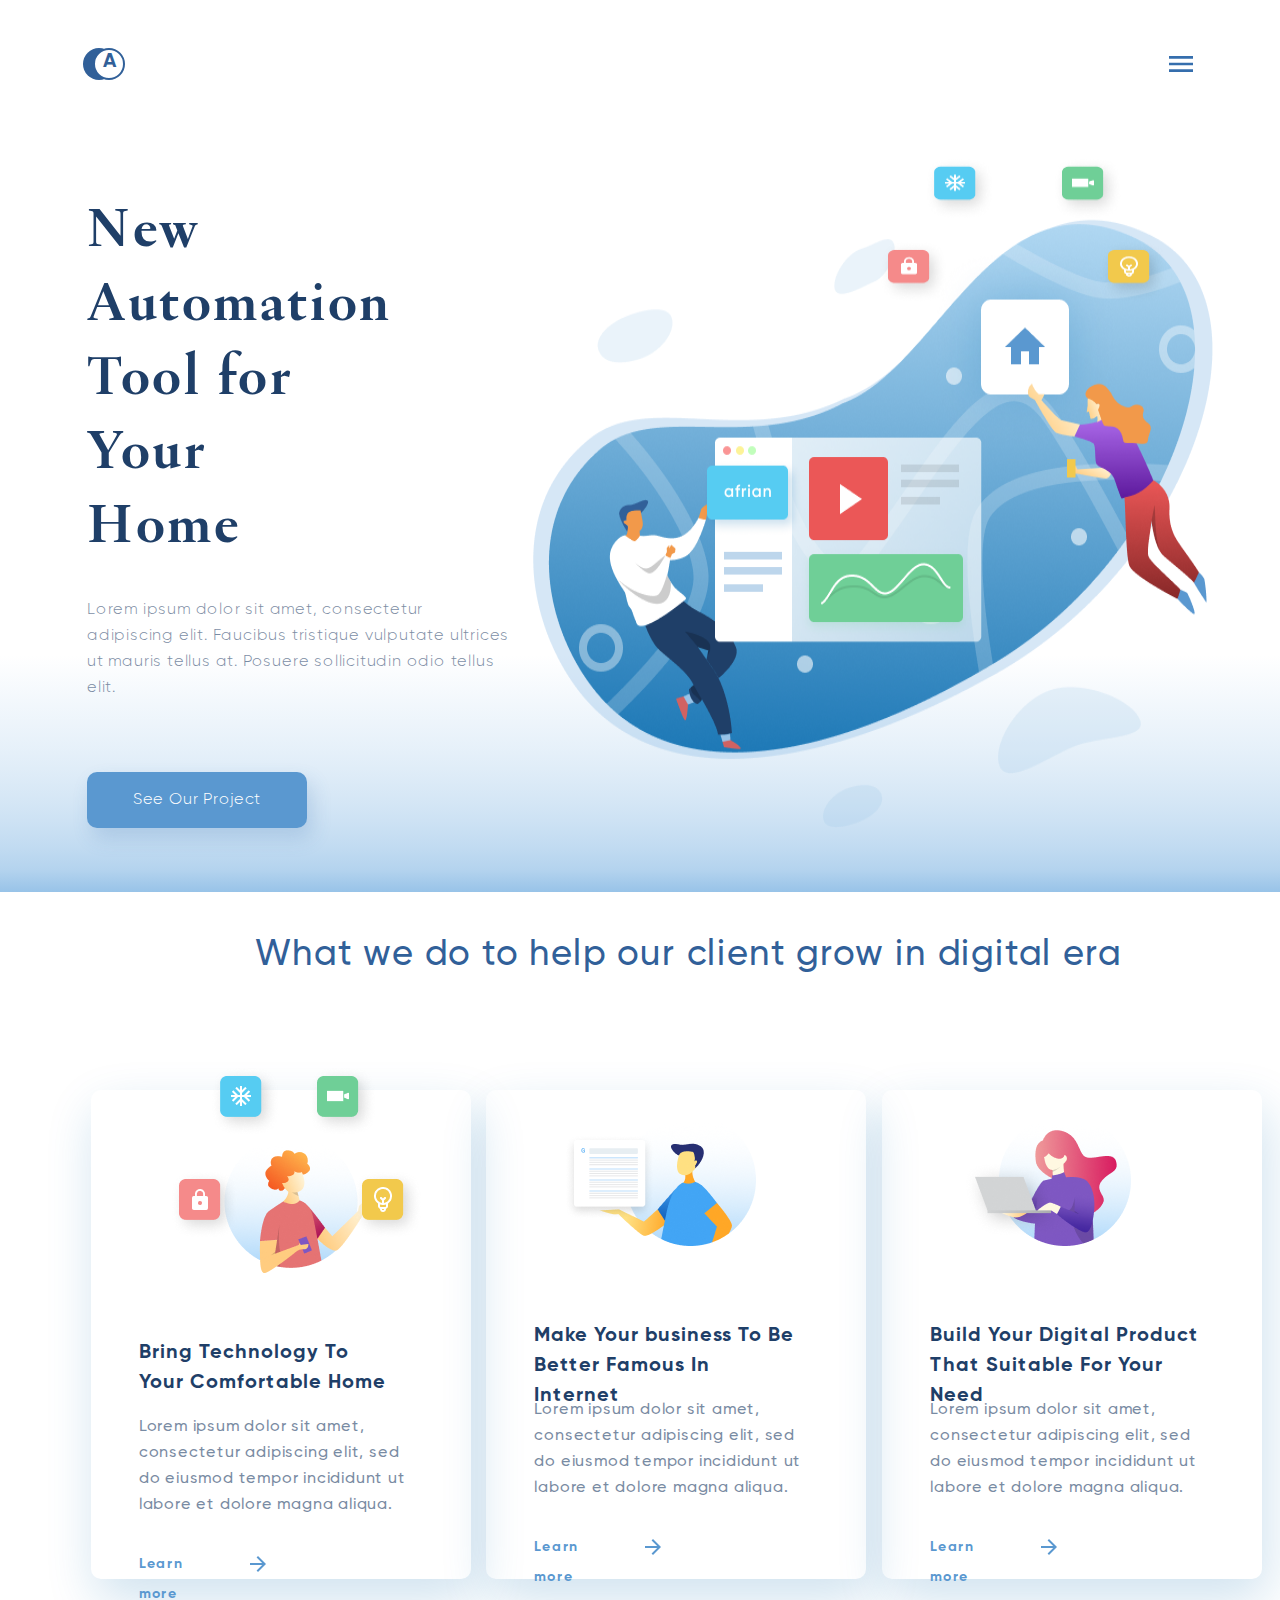
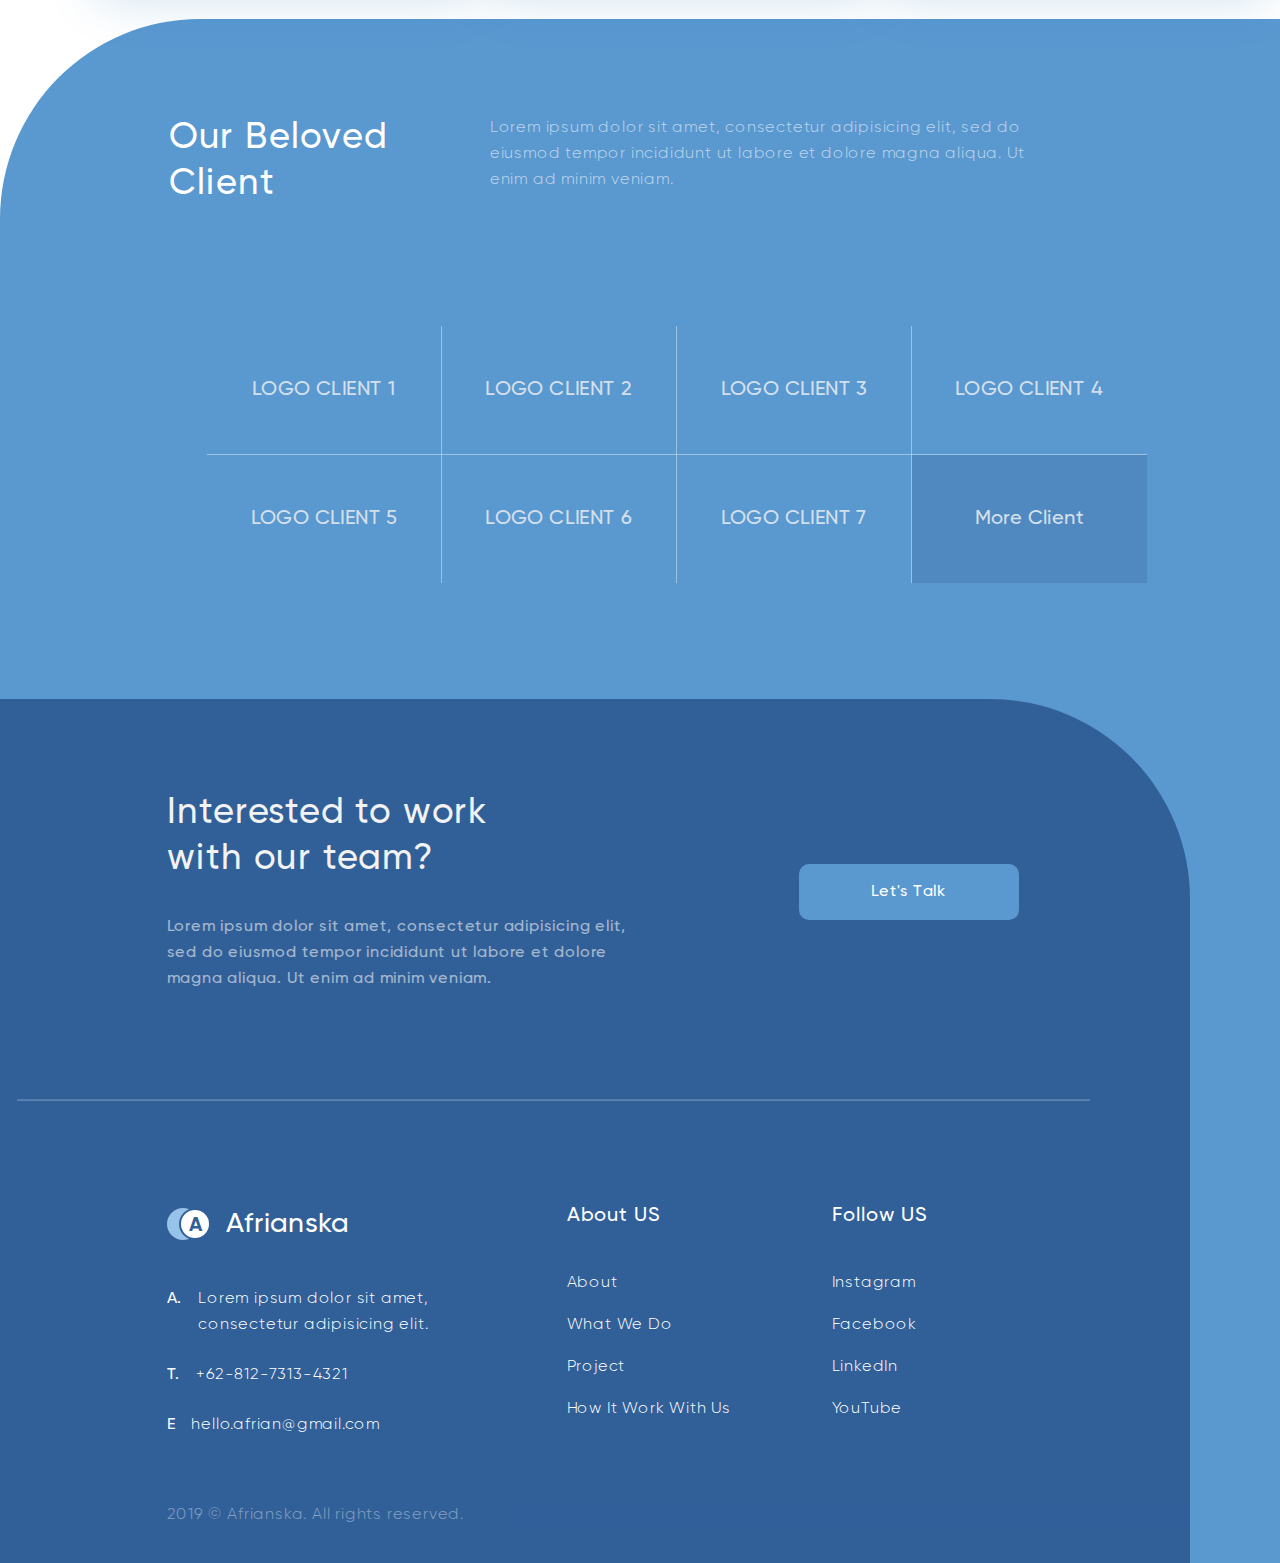
==== commit e3b86d6e: "first commit" ====
--- a/index.html
+++ b/index.html
@@ -5,247 +5,205 @@
     <meta http-equiv="X-UA-Compatible" content="IE=edge">
     <meta name="viewport" content="width=device-width, initial-scale=1.0">
     <title>Homepage</title>
-    <link rel="stylesheet" href="main.css">
+    <link rel="stylesheet" href="./style/main.css">
+    <link rel="stylesheet" href="./style/style.css">
 </head>
 <body>
-    <header>
-        <nav class="navbar">
-
-            <div class="logo">
-                <div class="logo-image">
-                    <svg width="32" height="32" viewBox="0 0 32 32" fill="none" xmlns="http://www.w3.org/2000/svg" class="ellipse-blue">
-                    <circle cx="16" cy="16" r="16" fill="#316099"/>
+    <div class="wrapper">
+        <header id="header" class="header lock-padding">
+            <nav class="navbar">
+                <div class="logo">
+                    <div class="logo-image">
+                        <svg width="32" height="32" viewBox="0 0 32 32" fill="none" xmlns="http://www.w3.org/2000/svg" class="ellipse-blue">
+                        <circle cx="16" cy="16" r="16" fill="#316099"/>
+                        </svg>
+                        <svg width="32" height="32" viewBox="0 0 32 32" fill="none" xmlns="http://www.w3.org/2000/svg" class="ellipse-white">
+                        <circle cx="16" cy="16" r="15" fill="white" stroke="#316099" stroke-width="2"/>
+                        </svg>
+                        <span class="logo-text">A</span>
+                    </div>
+                </div>
+
+                <div class="br-menu-btn">
+                    <svg width="32" height="32" viewBox="0 0 32 32" fill="none" xmlns="http://www.w3.org/2000/svg">
+                    <path d="M4 24H28V21.3333H4V24ZM4 17.3333H28V14.6667H4V17.3333ZM4 8V10.6667H28V8H4Z" fill="#356EAD"/>
                     </svg>
-                    <svg width="32" height="32" viewBox="0 0 32 32" fill="none" xmlns="http://www.w3.org/2000/svg" class="ellipse-white">
-                    <circle cx="16" cy="16" r="15" fill="white" stroke="#316099" stroke-width="2"/>
-                    </svg>
-                    <span class="logo-text">A</span>
-                </div>
+                </div>
+            </nav>
+        </header>
+
+        <main class="main-page">
+            <div class="main-wrapper">
+
+                <section class="main-page-text">
+                    <div class="main-title-block">
+                        <h1>New Automation Tool for Your Home</h1>
+                    </div>
+                    <div class="main-description">
+                        <p class="main-description-text">Lorem ipsum dolor sit amet, consectetur adipiscing elit. Faucibus tristique vulputate ultrices ut mauris tellus at. Posuere sollicitudin odio tellus elit.</p>
+                    </div>
+                    <div class="btn-submit-block">
+                        <button class="btn-submit">
+                            <span>See Our Project</span>
+                        </button>
+                    </div>
+                </section>
+
+                <img src="./img/illustration.png" alt="" class="illustration">
             </div>
-
-            <div class="br-menu-btn">
-                <svg width="32" height="32" viewBox="0 0 32 32" fill="none" xmlns="http://www.w3.org/2000/svg">
-                <path d="M4 24H28V21.3333H4V24ZM4 17.3333H28V14.6667H4V17.3333ZM4 8V10.6667H28V8H4Z" fill="#356EAD"/>
-                </svg>
-            </div>
-        </nav>
-    </header>
-
-
-    <main class="main-page">
-        <div class="main-wrapper">
-
-            <section class="main-page-text">
-                <div class="main-title-block">
-                    <h1>New Automation Tool for Your Home</h1>
-                </div>
-                <div class="main-description">
-                    <p class="main-description-text">Lorem ipsum dolor sit amet, consectetur adipiscing elit. Faucibus tristique vulputate ultrices ut mauris tellus at. Posuere sollicitudin odio tellus elit.</p>
-                </div>
-                <div class="btn-submit-block">
-                    <button class="btn-submit">
-                        <span>See Our Project</span>
-                    </button>
-                </div>
-            </section>
-
-            <section class="title-image">
-                <div class="smart-home">
-                    <img src="./img/smart_home.svg" alt="">
-                </div>
-                <svg width="143" height="81" viewBox="0 0 143 81" fill="none" xmlns="http://www.w3.org/2000/svg" class="ellipse1">
-                <path opacity="0.2" d="M1.57256 73.5496C-6.52199 54.5197 19.2786 12.2346 54.5728 2.54966C84.9422 -5.78393 133.982 11.2602 142.072 31.0495C149.229 48.5554 102.353 45.6597 76.0738 55.3927C49.7949 65.1258 9.6671 92.5794 1.57256 73.5496Z" fill="#98C3E8"/>
-                </svg>
-                <svg width="60" height="40" viewBox="0 0 60 40" fill="none" xmlns="http://www.w3.org/2000/svg" class="ellipse2">
-                <path opacity="0.2" d="M0.79244 33.2153C-3.09868 23.2757 8.8157 7.86577 25.8023 2.7985C40.4187 -1.56171 54.6145 -1.01547 58.5035 9.32086C61.9438 18.4645 50.9084 28.3246 38.2602 33.415C25.612 38.5053 4.68356 43.1549 0.79244 33.2153Z" fill="#98C3E8"/>
-                </svg>
-                <svg width="61" height="53" viewBox="0 0 61 53" fill="none" xmlns="http://www.w3.org/2000/svg" class="ellipse3">
-                <path opacity="0.2" d="M1.00023 48C-2.89089 38.0604 10.8158 14.8658 27.8024 9.79856C42.4188 5.43835 56.1111 -4.83632 60.0001 5.50001C63.4404 14.6437 52.9086 35.3246 40.2604 40.415C27.6121 45.5054 4.89134 57.9396 1.00023 48Z" fill="#98C3E8"/>
-                </svg>
-                <svg width="76" height="50" viewBox="0 0 76 50" fill="none" xmlns="http://www.w3.org/2000/svg" class="ellipse4">
-                <path opacity="0.2" d="M74.4998 7.49999C79.4998 20 64.4998 39.5 42.9998 46C24.4998 51.593 6.49979 51 1.49979 38C-2.92332 26.5 10.9998 14 26.9998 7.5C42.9998 0.999994 69.4998 -5 74.4998 7.49999Z" fill="#98C3E8"/>
-                </svg>
-                <svg width="680" height="500" viewBox="0 0 680 500" fill="none" xmlns="http://www.w3.org/2000/svg" class="vector1">
-                <path opacity="0.4" d="M619.607 15.4102C474.832 -53.4825 410.969 134.909 311.138 165.906C211.394 211.253 115.215 158.176 55.8283 203.674C-38.3064 275.794 3.01039 401.963 63.2737 455.05C149.694 531.18 303.272 503.78 462.012 421.462C660.894 318.329 746.55 75.8174 619.607 15.4102Z" fill="#98C3E8"/>
-                </svg>
-                <div class="illustration-bg">
-                    <div class="group2">
-                        <svg width="44" height="44" viewBox="0 0 44 44" fill="none" xmlns="http://www.w3.org/2000/svg" class="ellipse5">
-                        <circle cx="22" cy="22" r="18" stroke="white" stroke-opacity="0.4" stroke-width="8"/>
-                        </svg>
-                        <svg width="44" height="44" viewBox="0 0 44 44" fill="none" xmlns="http://www.w3.org/2000/svg" class="ellipse6">
-                        <circle cx="22" cy="22" r="18" stroke="white" stroke-opacity="0.4" stroke-width="8"/>
-                        </svg>
-                        <svg width="44" height="44" viewBox="0 0 44 44" fill="none" xmlns="http://www.w3.org/2000/svg" class="ellipse7">
-                        <circle cx="22" cy="22" r="18" stroke="white" stroke-opacity="0.4" stroke-width="8"/>
-                        </svg>
-                    </div>
-                    <svg width="646" height="490" viewBox="0 0 680 500" fill="none" xmlns="http://www.w3.org/2000/svg" class="vector5">
-                    <defs>
-                    <linearGradient id="MyGradient" x1="0%" y1="0%" x2="0%" y2="100%">
-                    <stop offset="-3.62%" stop-color="#d1ecff"></stop>
-                    <stop offset="88.96%" stop-color="#1070b1"></stop>
-                    </linearGradient>
-                    </defs>
-                    <path opacity="0.4" d="M619.607 15.4102C474.832 -53.4825 410.969 134.909 311.138 165.906C211.394 211.253 115.215 158.176 55.8283 203.674C-38.3064 275.794 3.01039 401.963 63.2737 455.05C149.694 531.18 303.272 503.78 462.012 421.462C660.894 318.329 746.55 75.8174 619.607 15.4102Z" fill="url('#MyGradient')"/>
-                    </svg>
-                    <svg width="648" height="490" viewBox="0 0 648 490" fill="none" xmlns="http://www.w3.org/2000/svg" class="vector2">
-                    <path d="M-3.49148 136.467C70.336 173.697 152.998 277.904 152.998 327.662C152.998 388.869 23.221 482.678 -36.3037 535.893L471.655 568.705C453.566 487.726 407.894 307.7 435.688 267.716C471.655 215.974 617.207 228.594 698.816 238.059L720.902 7.74235C681.148 24.3588 592.177 72.1048 543.589 59.4847C498.615 47.8031 412.34 -2.56405 375.742 -34.5349" stroke="white" stroke-opacity="0.2" stroke-width="15"/>
-                    </svg>
-                    <svg width="466" height="338" viewBox="0 0 466 338" fill="none" xmlns="http://www.w3.org/2000/svg" class="vector3">
-                    <path d="M7.44141 1.67685C27.6335 106.844 82.5309 299.637 140.583 229.469C213.149 141.76 270.57 28.179 324.837 103.269C368.25 163.34 432.107 281.843 458.61 333.585" stroke="white" stroke-opacity="0.2" stroke-width="15"/>
-                    </svg>
-                    <div class="ellipse8"></div>
-                    <div class="ellipse9"></div>
-                    <div class="ellipse10"></div>
-                </div>
-                <div class="man">
-                    <img src="./img/man1.png" alt="">
-                </div>
-                <div class="women">
-                    <img src="./img/women1.svg" alt="">
-                </div>
-                <div class="group-img">
-                    <img src="./img/Group5.png" alt="">
-                </div>
-                <div class="group-img2">
-                    <img src="./img/Group 10.png" alt="">
-                </div>
-            </section>
-
-            <img src="./img/illustration.png" alt="" class="illustration">
-
-        </div>
-    </main>
-
-    <section class="main-info">
-        <div class="main-info-wrapper">
-            <div class="main-info-title">
-                <span>What we do to help our client grow in digital era</span>
-            </div>
-
-            <div class="table-box box_one">
-                <div class="table-box-image">
-                    <img src="./img/box-picture.png" alt="">
-                </div>
-                <div class="table-box-title">
-                    <span>Bring Technology To Your Comfortable Home</span>
-                </div>
-                <div class="table-box-text">
-                    <span>Lorem ipsum dolor sit amet, consectetur adipiscing elit, sed do eiusmod tempor incididunt ut labore et dolore magna aliqua.</span>
-                </div>
-                <div class="table-box-more">
-                    <div class="table-box-more-text">
-                        <a href="#"><span>Learn more</span></a>
-                    </div>
-                    <a href="#">
-                        <svg width="16" height="16" viewBox="0 0 16 16" fill="none" xmlns="http://www.w3.org/2000/svg" class="forward-vector">
-                        <path d="M8 0L6.59 1.41L12.17 7H0V9H12.17L6.59 14.59L8 16L16 8L8 0Z" fill="#5A98D0"/>
-                        </svg>
-                    </a>
-                </div>
-            </div>
-
-            <div class="table-box box_two">
-                <div class="table-box-image image2">
-                    <img src="./img/image2.png" alt="">
-                </div>
-                <div class="table-box-title title2">
-                    <span>Make Your business To Be Better Famous In Internet</span>
-                </div>
-                <div class="table-box-text">
-                    <span>Lorem ipsum dolor sit amet, consectetur adipiscing elit, sed do eiusmod tempor incididunt ut labore et dolore magna aliqua.</span>
-                </div>
-                <div class="table-box-more">
-                    <div class="table-box-more-text">
-                        <a href="#"><span>Learn more</span></a>
-                    </div>
-                    <a href="#">
-                        <svg width="16" height="16" viewBox="0 0 16 16" fill="none" xmlns="http://www.w3.org/2000/svg" class="forward-vector">
-                        <path d="M8 0L6.59 1.41L12.17 7H0V9H12.17L6.59 14.59L8 16L16 8L8 0Z" fill="#5A98D0"/>
-                        </svg>
-                    </a>
-                </div>
-            </div>
-
-            <div class="table-box box_three">
-                <div class="table-box-image image2">
-                    <img src="./img/2 20.png" alt="">
-                </div>
-                <div class="table-box-title title3">
-                    <span>Build Your Digital Product That Suitable For Your Need</span>
-                </div>
-                <div class="table-box-text">
-                    <span>Lorem ipsum dolor sit amet, consectetur adipiscing elit, sed do eiusmod tempor incididunt ut labore et dolore magna aliqua.</span>
-                </div>
-                <div class="table-box-more">
-                    <div class="table-box-more-text">
-                        <a href="#"><span>Learn more</span></a>
-                    </div>
-                    <a href="#">
-                        <svg width="16" height="16" viewBox="0 0 16 16" fill="none" xmlns="http://www.w3.org/2000/svg" class="forward-vector">
-                        <path d="M8 0L6.59 1.41L12.17 7H0V9H12.17L6.59 14.59L8 16L16 8L8 0Z" fill="#5A98D0"/>
-                        </svg>
-                    </a>
-                </div>
-            </div>
-        </div>
-    </section>
-
-    <footer>
-        <section class="clients">
-            <div class="clients-wrapper">
-
-                <div class="clients-top">
-                    <div class="clients-title">
-                        <span>Our Beloved Client</span>
-                    </div>
-                    <div class="clients-text">
-                        <span>Lorem ipsum dolor sit amet, consectetur adipisicing elit, sed do eiusmod tempor incididunt ut labore et dolore magna aliqua. Ut enim ad minim veniam.</span>
-                    </div>
-                </div>
-    
-                <div class="table">
-                    <table>
-                        <tr class="first-line">
-                            <th>Logo Client 1</th>
-                            <th>Logo Client 2</th>
-                            <th>Logo Client 3</th>
-                            <th>Logo Client 4</th>
-                        </tr>
-                        <tr class="second-line">
-                            <th>Logo Client 5</th>
-                            <th>Logo Client 6</th>
-                            <th>Logo Client 7</th>
-                            <th>More Client</th>
-                        </tr>
-                    </table>
+        </main>
+
+        <section class="main-info">
+            <div class="main-info-wrapper">
+                <div class="main-info-title">
+                    <span>What we do to help our client grow in digital era</span>
+                </div>
+
+                <div class="table-box box_one">
+                    <div class="table-box-image">
+                        <img src="./img/box-picture.png" alt="">
+                    </div>
+                    <div class="table-box-title">
+                        <span>Bring Technology To Your Comfortable Home</span>
+                    </div>
+                    <div class="table-box-text">
+                        <span>Lorem ipsum dolor sit amet, consectetur adipiscing elit, sed do eiusmod tempor incididunt ut labore et dolore magna aliqua.</span>
+                    </div>
+                    <div class="table-box-more">
+                        <div class="table-box-more-text">
+                            <a href="#"><span>Learn more</span></a>
+                        </div>
+                        <a href="#">
+                            <svg width="16" height="16" viewBox="0 0 16 16" fill="none" xmlns="http://www.w3.org/2000/svg" class="forward-vector">
+                            <path d="M8 0L6.59 1.41L12.17 7H0V9H12.17L6.59 14.59L8 16L16 8L8 0Z" fill="#5A98D0"/>
+                            </svg>
+                        </a>
+                    </div>
+                </div>
+
+                <div class="table-box box_two">
+                    <div class="table-box-image image2">
+                        <img src="./img/image2.png" alt="">
+                    </div>
+                    <div class="table-box-title title2">
+                        <span>Make Your business To Be Better Famous In Internet</span>
+                    </div>
+                    <div class="table-box-text">
+                        <span>Lorem ipsum dolor sit amet, consectetur adipiscing elit, sed do eiusmod tempor incididunt ut labore et dolore magna aliqua.</span>
+                    </div>
+                    <div class="table-box-more">
+                        <div class="table-box-more-text">
+                            <a href="#"><span>Learn more</span></a>
+                        </div>
+                        <a href="#">
+                            <svg width="16" height="16" viewBox="0 0 16 16" fill="none" xmlns="http://www.w3.org/2000/svg" class="forward-vector">
+                            <path d="M8 0L6.59 1.41L12.17 7H0V9H12.17L6.59 14.59L8 16L16 8L8 0Z" fill="#5A98D0"/>
+                            </svg>
+                        </a>
+                    </div>
+                </div>
+
+                <div class="table-box box_three">
+                    <div class="table-box-image image2">
+                        <img src="./img/2 20.png" alt="">
+                    </div>
+                    <div class="table-box-title title3">
+                        <span>Build Your Digital Product That Suitable For Your Need</span>
+                    </div>
+                    <div class="table-box-text">
+                        <span>Lorem ipsum dolor sit amet, consectetur adipiscing elit, sed do eiusmod tempor incididunt ut labore et dolore magna aliqua.</span>
+                    </div>
+                    <div class="table-box-more">
+                        <div class="table-box-more-text">
+                            <a href="#"><span>Learn more</span></a>
+                        </div>
+                        <a href="#">
+                            <svg width="16" height="16" viewBox="0 0 16 16" fill="none" xmlns="http://www.w3.org/2000/svg" class="forward-vector">
+                            <path d="M8 0L6.59 1.41L12.17 7H0V9H12.17L6.59 14.59L8 16L16 8L8 0Z" fill="#5A98D0"/>
+                            </svg>
+                        </a>
+                    </div>
                 </div>
             </div>
         </section>
 
-        <section class="footer-wrapper">
-            <div class="chat">
-                <div class="chat-block">
-                    <div class="chat-block-title">
-                        <span>Interested to work with our team?</span>
-                    </div>
-                    <div class="chat-block-text">
-                        <span>Lorem ipsum dolor sit amet, consectetur adipisicing elit, sed do eiusmod tempor incididunt ut labore et dolore magna aliqua. Ut enim ad minim veniam.</span>
-                    </div>
-                </div>
-                <button class="chat-button">
-                    <span>Let's Talk</span>
-                </button>
-            </div>
-            <div class="chat-line">
-                <svg width="93%" height="2" viewBox="0 0 1073 2" fill="none" xmlns="http://www.w3.org/2000/svg" class="">
-                    <path opacity="0.4" d="M0 1.08105H1073" stroke="white"/>
-                </svg>
-            </div>
+        <footer>
+            <section class="clients">
+                <div class="clients-wrapper">
+
+                    <div class="clients-top">
+                        <div class="clients-title">
+                            <span>Our Beloved Client</span>
+                        </div>
+                        <div class="clients-text">
+                            <span>Lorem ipsum dolor sit amet, consectetur adipisicing elit, sed do eiusmod tempor incididunt ut labore et dolore magna aliqua. Ut enim ad minim veniam.</span>
+                        </div>
+                    </div>
+    
+                    <div class="table">
+                        <table>
+                            <tr class="first-line">
+                                <th>Logo Client 1</th>
+                                <th>Logo Client 2</th>
+                                <th>Logo Client 3</th>
+                                <th>Logo Client 4</th>
+                            </tr>
+                            <tr class="second-line">
+                                <th>Logo Client 5</th>
+                                <th>Logo Client 6</th>
+                                <th>Logo Client 7</th>
+                                <th>More Client</th>
+                            </tr>
+                        </table>
+                    </div>
+                </div>
+            </section>
+
+            <section class="footer-wrapper">
+                <div class="chat">
+                    <div class="chat-block">
+                        <div class="chat-block-title">
+                            <span>Interested to work with our team?</span>
+                        </div>
+                        <div class="chat-block-text">
+                            <span>Lorem ipsum dolor sit amet, consectetur adipisicing elit, sed do eiusmod tempor incididunt ut labore et dolore magna aliqua. Ut enim ad minim veniam.</span>
+                        </div>
+                    </div>
+                        <button id="myBtn">
+                            <span><a href="#popup" class="popup-link">Let's Talk</a></span>
+                        </button>
+                </div>
+                <div class="chat-line">
+                    <svg width="93%" height="2" viewBox="0 0 1073 2" fill="none" xmlns="http://www.w3.org/2000/svg" class="">
+                        <path opacity="0.4" d="M0 1.08105H1073" stroke="white"/>
+                    </svg>
+                </div>
+
+
+                <div id="myModal" class="modal">
+                    <div class="modal-content">
+                        <form action="sendmail.php" id="form" class="form__body contact-form" method="POST">
+                            <h1 class="title-form">SEND US MESSAGE</h1>
+                            <div class="form__item">
+                                <label for="formName" class="form__label"> Full Name</label>
+                                <input id="formName" type="text" name="name" class="form__input _req input-name" placeholder="Your Name">
+                            </div>
+                            <div class="form__item">
+                                <label for="formEmail" class="form__label">E-mail</label>
+                                <input id="formEmail" type="text" name="email" class="form__input _req _email input-name" placeholder="Your E-mail">
+                            </div>
+                            <div class="form__item">
+                                <label for="formMessage" class="form__label">Message</label>
+                                <textarea name="message" id="formMessage" class="form__input message" placeholder="Your Message"></textarea>
+                            </div>
+                            <button class="form__button submit" type="submit"><span>SUBMIT</span></button>
+                            <span id="close" class="close"></span>
+                        </form>
+                    </div>
+                </div>
+
             <div class="footer-info">
                 <div class="info-block">
-
                 <div class="connect-block">
                     <div class="connect-title">
                         <div class="logo-block">
@@ -314,6 +272,8 @@
                 <div class="copyright">2019 © Afrianska. All rights reserved.</div>
             </div>    
         </section>
-    </footer> 
+    </footer>
+</div>
+<script src="./script.js"></script>
 </body>
 </html>--- a/style/main.css
+++ b/style/main.css
@@ -0,0 +1,1058 @@
+@font-face {
+    font-family: 'Gilroy';
+    src: url('../fonts/Gilroy-Light.woff');
+    font-weight: 300;
+    font-style: normal;
+}
+
+@font-face {
+    font-family: 'Gilroy';
+    src: url('../fonts/Gilroy-Medium.woff');
+    font-weight: 600;
+    font-style: normal;
+}
+
+@font-face {
+    font-family: 'Gilroy';
+    src: url('../fonts/Gilroy-Bold.woff');
+    font-weight: 700;
+    font-style: normal;
+}
+
+@font-face { 
+    font-family: 'Galien'; 
+    src: url('../fonts/Galien-Bold.ttf');
+    font-weight: 800;
+    font-style: normal;
+}
+
+*,
+*::before,
+*::after {
+    padding: 0;
+    margin: 0;
+    border: 0;
+}
+
+a {
+    text-decoration: none;
+    color: #ffffff;
+}
+
+ul,
+ol,
+li {
+    list-style: none;
+}
+
+img {
+    vertical-align: top;
+}
+
+h1,
+h2,
+h3,
+h4,
+h4,
+h6 {
+    font-weight: inherit;
+    font-size: inherit;
+}
+
+html,
+body {
+    height: 100%;
+    line-height: 1;
+    font-size: 14px;
+}
+
+body {
+    font-family: 'Gilroy';
+    font-style: normal;
+    font-weight: 400;
+    overflow-x: hidden;
+}
+
+header {
+    padding: 40px 83px;
+}
+
+.main-page {
+    padding: 0px 10px 40px 83px;
+    background: linear-gradient(0deg, #98c3e8, 8.84%, rgba(152, 195, 232, 0) 31.12%);
+}
+
+.navbar {
+    display: inline-flex;
+    justify-content: space-between;
+    width: 100%;
+    height: 48px;
+    margin: 0 auto;
+}
+
+.logo {
+    width: 48px;
+    height: 48px;
+    float: left;
+}
+
+.logo-image {
+    position: absolute;
+    display: flex;
+    flex-direction: column;
+    width: 48px;
+    height: 32px;
+    padding: 8px 0px;
+}
+
+.ellipse-white {
+    position: absolute;
+    left: 10px;
+}
+
+.logo-text {
+    position: absolute;
+    left: 20px;
+    font-family: 'Gilroy';
+    font-style: normal;
+    font-weight: 800;
+    font-size: 20px;
+    color: #316099;
+    padding-top: 4px;
+}
+
+.br-menu-btn {
+    width: 32px;
+    height: 32px;
+    padding: 8px 0px;
+    border: none; outline: none;
+}
+
+.br-menu-btn:hover {
+    cursor: pointer;
+}
+
+.main-wrapper {
+    height: 683px;
+    display: flex;
+    flex-direction: row;
+    z-index: 20;
+}
+
+.main-page-text {
+    width: 525px;
+    margin-left: 8%;
+    margin-top: 58px;
+}
+
+.main-title-block {
+    margin-bottom: 32px;
+    width: 525px;
+}
+
+h1 {
+    font-family: 'Galien';
+    font-size: 64px;
+    line-height: 74px;
+    letter-spacing: 0.04em;
+    color: #1f3f68;
+    font-weight: 700;
+}
+
+.main-description {
+    margin-bottom: 71px;
+    width: 425px;
+}
+
+.main-description-text {
+    font-family: 'Gilroy';
+    font-weight: 400;
+    font-style: normal;
+    font-size: 16px;
+    line-height: 26px;
+    letter-spacing: 0.05em;
+    color: #1f3f68;
+    opacity: 0.6;
+}
+
+.btn-submit {
+    width: 220px;
+    height: 56px;
+    background: #5a98d0;
+    box-shadow: 5px 10px 20px rgba(53, 110, 173, 0.2);
+    border-radius: 10px;
+    border: 0;
+}
+
+.btn-submit span {
+    font-family: 'Gilroy';
+    font-weight: 300;
+    color: white;
+    font-size: 16px;
+    line-height: 26px;
+    text-align: center;
+    letter-spacing: 0.04em;
+}
+
+.illustration {
+    display: flex;
+    width: auto;
+    margin-left: -70px;
+    margin-top: -40px;
+}
+
+.illustration-bg {
+    position: absolute;
+    top: 20px;
+    left: 21px;
+    width: 646px;
+    height: 490px;
+}
+
+.group-img {
+    position: absolute;
+    top: 240px;
+    left: 190px;
+    z-index: 35;
+}
+
+.group-img2 {
+    position: absolute;
+    top: 255px;
+    left: 175px;
+    z-index: 36;
+}
+
+.main-info {
+    height: 1554px;
+    padding: 40px 10px 40px 83px;
+}
+
+.main-info-wrapper {
+    display: flex;
+    flex-direction: row;
+    flex-wrap: wrap;
+    height: 1162px;
+}
+
+.main-info-title {
+    width: 368px;
+    height: 138px;
+    margin-top: 152px;
+    margin-left: 8%;
+    font-family: 'Gilroy';
+    font-size: 36px;
+    font-weight: 600;
+    line-height: 46px;
+    letter-spacing: 0.05em;
+    color: #316099;
+}
+
+.table-box {
+    width: 380px;
+    height: 525px;
+    box-shadow: 5px 20px 50px rgba(16, 112, 177, 0.2);
+    border-radius: 10px;
+    float: right;
+}
+
+.box_one {
+    margin-left: 20%;
+    margin-top: 152px;
+}
+
+.table-box-image {
+    width: 224px;
+    height: 197px;
+    margin: 0 auto;
+    top: 12px;
+}
+
+.table-box-image img {
+    margin-top: -24px;
+}
+
+.table-box-title {
+    margin-top: 51px;
+    margin-left: 48px;
+    margin-bottom: 16px;
+    width: 260px;
+    height: 60px;
+    font-family: 'Gilroy';
+    font-size: 20px;
+    font-weight: 800;
+    line-height: 30px;
+    letter-spacing: 0.05em;
+    color: #1f3f68;
+}
+
+.table-box-text {
+    margin-left: 48px;
+    width: 284px;
+    height: 103px;
+    font-family: 'Gilroy';
+    font-size: 16px;
+    font-weight: 600;
+    line-height: 26px;
+    letter-spacing: 0.05em;
+    color: #1f3f68;
+    opacity: 0.6;
+}
+
+.table-box-more {
+    display: flex;
+    flex-direction: row;
+    margin-left: 48px;
+    margin-top: 32px;
+    width: 127px;
+    height: 30px;
+}
+
+.table-box-more-text {
+    font-family: 'Gilroy';
+    font-size: 14px;
+    font-weight: 800;
+    line-height: 30px;
+    letter-spacing: 0.05em;
+    color: #5a98d0;
+}
+
+.forward-vector {
+    margin-left: 28px;
+    margin-top: 7px;
+}
+
+.table-box-more a {
+    cursor: pointer;
+    color: #5a98d0;
+}
+
+.box_two {
+    flex-wrap: wrap;
+    margin-top: -220px;
+    margin-left: 20%;
+}
+
+.image2 {
+    margin-top: 48px;
+    height: 132px;
+}
+
+.title3 {
+    width: 286px;
+}
+
+.box_three {
+    margin-left: 7%;
+    margin-top: 110px;
+}
+
+.clients {
+    height: 680px;
+    background: #5a98d0;
+    border-radius: 200px 0px 0px 0px;
+}
+
+.clients-wrapper {
+    padding: 40px 10px 40px 83px;
+}
+
+.clients-top {
+    display: flex;
+    flex-direction: row;
+    height: 92px;
+    justify-content: center;
+    margin-bottom: 10%;
+    margin-left: -13%;
+    margin-top: 56px;
+}
+
+.clients-title {
+    width: 224px;
+    height: 92px;
+    font-family: 'Gilroy';
+    font-size: 36px;
+    font-weight: 600;
+    line-height: 46px;
+    letter-spacing: 0.05em;
+    color: #ffffff;
+}
+
+.clients-text {
+    margin-left: 97px;
+    width: 540px;
+    height: 80px;
+    font-family: 'Gilroy';
+    font-size: 16px;
+    line-height: 26px;
+    letter-spacing: 0.05em;
+    color: #ffffff;
+    opacity: 0.6;
+}
+
+.table {
+    width: 940px;
+    height: 256px;
+    margin: 0 auto;
+}
+
+table {
+    border-collapse: collapse;
+}
+
+th {
+    width: 235px;
+    height: 128px;
+    font-family: 'Gilroy';
+    font-size: 20px;
+    line-height: 46px;
+    letter-spacing: 0.02em;
+    color: #f2f2f2;
+    font-weight: 600;
+    text-transform: uppercase;
+}
+
+tr.first-line th {
+    border-bottom: 1px solid rgba(255, 255, 255, 0.4);
+    border-right: 1px solid rgba(255, 255, 255, 0.4);
+    border-collapse: collapse;
+    opacity: 0.8;
+}
+
+tr.first-line th:last-child {
+    border-right: none;
+}
+
+tr.second-line th {
+    border-right: 1px solid rgba(255, 255, 255, 0.4);
+    opacity: 0.8;
+}
+
+tr.second-line th:last-child {
+    border-right: none;
+    background-color: rgba(31, 63, 104, 0.2);
+    text-transform: none;
+    z-index: 2;
+}
+
+.footer-wrapper {
+    width: 100%;
+    background-color: #5a98d0;
+    display: flex;
+    flex-direction: column;
+}
+
+.chat {
+    width: 93%;
+    height: 391px;
+    border-radius: 0px 200px 0px 0px;
+    background-color: #316099;
+    display: flex;
+    flex-direction: row;
+}
+
+.chat-block {
+    display: flex;
+    flex-direction: column;
+    margin-left: 14%;
+}
+
+.chat-block-title {
+    margin-top: 91px;
+    width: 330px;
+    font-family: 'Gilroy';
+    font-size: 36px;
+    line-height: 46px;
+    letter-spacing: 0.05em;
+    color: #f2f2f2;
+    font-weight: 600;
+}
+
+.chat-block-text {
+    margin-top: 32px;
+    width: 460px;
+    font-family: 'Gilroy';
+    font-size: 16px;
+    line-height: 26px;
+    letter-spacing: 0.05em;
+    color: #f2f2f2;
+    font-weight: 600;
+    opacity: 0.6;
+}
+
+#myBtn {
+    margin-top: 165px;
+    margin-left: auto;
+    margin-right: auto;
+    width: 220px;
+    height: 56px;
+    background: #5a98d0;
+    border-radius: 10px;
+    color: #ffffff;
+    border: none;
+    outline: none;
+    font-family: 'Gilroy';
+    font-size: 16px;
+    line-height: 26px;
+    letter-spacing: 0.04em;
+    font-weight: 600;
+  }
+
+.chat-line {
+    width: 93%;
+    background-color: #316099;
+}
+
+.footer-info {
+    display: flex;
+    flex-direction: column;
+    width: 93%;
+    height: 459px;
+    background-color: #316099;
+}
+
+.connect-block {
+    display: flex;
+    flex-direction: column;
+    width: 300px;
+    margin-left: 14%;
+    margin-top: 97px;
+}
+
+.white-round {
+    margin-left: -20px;
+}
+
+.logo-block {
+    display: flex;
+    flex-direction: row;
+    align-items: center;
+}
+
+.connect-title {
+    display: flex;
+    flex-direction: row;
+    width: 188px;
+}
+
+.connect-title-block {
+    display: flex;
+    flex-direction: row;
+    width: 125px;
+    height: 46px;
+    margin-left: 15px;
+    font-family: 'Gilroy';
+    font-size: 28px;
+    line-height: 46px;
+    letter-spacing: 0.02em;
+    color: #fff;
+    font-weight: 600;
+}
+
+.connect-first {
+    display: flex;
+    flex-direction: row;
+    margin-top: 39px;
+    margin-bottom: 24px;
+}
+
+.connect-tel, .connect-mail {
+    display: flex;
+    flex-direction: row;
+    margin-bottom: 24px;
+}
+
+.connect-letter {
+    font-family: 'Gilroy';
+    font-size: 16px;
+    line-height: 26px;
+    letter-spacing: 0.05em;
+    color: #fff;
+    font-weight: 600;
+}
+
+.connect-value {
+    margin-left: 16px;
+    font-family: 'Gilroy';
+    font-size: 16px;
+    line-height: 26px;
+    letter-spacing: 0.05em;
+    color: #fff;
+    font-weight: 400;
+}
+
+.connect-value a {
+    color: #fff;
+}
+
+.about-title {
+    font-family: 'Gilroy';
+    font-size: 20px;
+    line-height: 30px;
+    letter-spacing: 0.05em;
+    color: #fff;
+    font-weight: 600;
+}
+
+.about-block {
+    display: flex;
+    flex-direction: column;
+    width: 165px;
+    margin-left: 100px;
+    margin-top: 97px;
+}
+
+.about-list {
+    margin-top: 39px;
+}
+
+.about-list li {
+    margin-bottom: 16px;
+    font-family: 'Gilroy';
+    font-size: 16px;
+    line-height: 26px;
+    letter-spacing: 0.05em;
+    color: #fff;
+    font-weight: 400;
+    list-style-type: none;
+}
+
+.copyright {
+    font-family: 'Gilroy';
+    font-size: 16px;
+    line-height: 26px;
+    letter-spacing: 0.05em;
+    color: #fff;
+    font-weight: 400;
+    opacity: 0.4;
+    background-color: #316099;
+    margin-left: 14%;
+    margin-top: 40px;
+    margin-bottom: 64px;
+}
+
+.info-block {
+    display: flex;
+    flex-direction: row;
+}
+    
+.modal {
+    display: none;
+    position: fixed;
+    z-index: 1;
+    padding-top: 100px;
+    left: 0;
+    top: 0;
+    width: 100%;
+    height: 100%;
+    overflow: hidden;
+    background-color: rgb(0,0,0);
+    background-color: rgba(0,0,0,0.4);
+}
+  
+  
+.modal-content {
+    position: relative;
+    background-color: white;
+    margin: auto;
+    height: max-content;
+    padding: 0;
+    width: 50%;
+    border-radius: 10px;
+    box-shadow: 0 4px 8px 0 rgba(0,0,0,0.2),0 6px 20px 0 rgba(0,0,0,0.19);
+    -webkit-animation-name: animatetop;
+    -webkit-animation-duration: 0.4s;
+    animation-name: animatetop;
+    animation-duration: 0.4s
+}
+  
+  
+  @-webkit-keyframes animatetop {
+      from {top:-300px; opacity:0} 
+      to {top:0; opacity:1}
+  }
+  
+  @keyframes animatetop {
+      from {top:-300px; opacity:0}
+      to {top:0; opacity:1}
+  }
+  
+  
+  .close {
+      color: white;
+      float: right;
+      font-size: 28px;
+      font-weight: bold;
+  }
+  
+  .close:hover,
+  .close:focus {
+      color: #000;
+      text-decoration: none;
+      cursor: pointer;
+  }
+  
+.contact-form {
+    height: 800px;
+    padding: 56px;
+    box-shadow: 5px 10px 50px rgba(16, 112, 177, 0.2);
+}
+
+.popup-title {
+    margin-top: 10px;
+}
+
+.title-form {
+    font-family: 'Gilroy';
+    font-size: 20px;
+    line-height: 30px;
+    letter-spacing: 0.04em;
+    color: #1f3f68;
+    font-weight: 700;
+    margin-top: 30px;
+    margin-bottom: 30px;
+}
+
+.input-name, .input-mail, .message {
+    border-radius: 10px;
+    border: 1px solid #356ead;
+    box-sizing: border-box;
+    opacity: 0.4;
+    margin-top: 8px;
+    cursor: pointer;
+}
+
+.input-name, .input-mail {
+    width: 90%;
+    height: 72px;
+    padding: 20px;
+}
+
+.message {
+    width: 90%;
+    min-height: 90px;
+    padding-left: 20px;
+    padding-top: 20px;
+}
+
+.input-name::-webkit-input-placeholder, .input-mail::-webkit-input-placeholder {
+    font-family: 'Gilroy';
+    font-size: 16px;
+    line-height: 30px;
+    letter-spacing: 0.04em;
+    color: #1f3f68;
+    padding-left: 22px;
+}
+
+.message::-webkit-input-placeholder {
+    font-family: 'Gilroy';
+    font-size: 16px;
+    line-height: 30px;
+    letter-spacing: 0.04em;
+    color: #1f3f68;
+    padding-left: 22px;
+    padding-top: 21px;
+}
+
+.submit {
+    width: 94%;
+    height: 72px;
+    background: #5a98d0;
+    box-shadow: 5px 20px 50px rgba(16, 112, 177, 0.2);
+    border-radius: 10px;
+    margin-top: 50px;
+    border: none;
+    cursor: pointer;
+}
+
+.submit span {
+    font-family: 'Gilroy';
+    font-size: 16px;
+    line-height: 26px;
+    letter-spacing: 0.04em;
+    color: #ffffff;
+    text-align: center;
+    text-transform: uppercase;
+    font-weight: 600;
+}
+
+.contact-form {
+    margin-left: 0px;
+    width: 100%;
+    padding: 0px;
+    padding-top: 15px;
+    height: auto;
+}
+
+.input-name::-webkit-input-placeholder {
+    margin-left: -10%;
+}
+
+.close {
+    position: absolute;
+    right: 5px;
+    top: 5px;
+    width: 20px;
+    height: 20px;
+    opacity: 0.3;
+}
+.close:hover {
+    opacity: 1;
+}
+.close:before, .close:after {
+    position: absolute;
+    left: 10px;
+    content: ' ';
+    height: 18px;
+    width: 4px;
+    background-color: #333;
+}
+.close:before {
+    transform: rotate(45deg);
+}
+.close:after {
+    transform: rotate(-45deg);
+}
+
+ @media (min-width: 360px) and (max-width: 1390px) {
+
+    .table-box {
+        margin-left: auto;
+        margin-right: auto;
+        margin-top: 20px;
+        width: 100%;
+        height: auto;
+        max-width: 380px;
+    }
+}
+
+@media (min-width: 1150px) and (max-width: 1390px) {
+
+    .main-page {
+        padding: 5%;
+    }
+
+    .main-wrapper, .main-info, .main-info-wrapper {
+        height: auto;
+    }
+
+    .main-page-text, .main-info-title {
+        margin-left: 2%;
+        width: 100%;
+        margin-top: 0px;
+    }
+
+    .main-title-block {
+        width: 55%;
+        height: auto;
+    }
+
+    .title-image {
+        display: block;
+        top: 50px;
+    }
+
+    .main-info-title {
+        text-align: center;
+    }
+}
+
+
+
+@media (min-width: 360px) and (max-width: 1149px) {
+
+    header, .main-page, .main-info, .clients-wrapper {
+        padding: 5%;
+    }
+
+    .main-wrapper, .main-info, .main-info-wrapper, 
+    .main-info-title, .table-box-title, .table-box-text, 
+    .clients, .footer-wrapper, .chat, .footer-info, .contact-wrapper, .contact-subtitle  {
+        height: auto;
+    }
+
+    .main-page-text, .main-info-title {
+        margin-left: 2%;
+        width: 100%;
+        margin-top: 0px;
+    }
+
+    .main-info-title {
+        text-align: center;
+    }
+
+    .main-title-block {
+        width: 55%;
+        height: auto;
+    }
+
+    h1 {
+        font-size: 2.4em;
+    }
+
+    .title-image {
+        display: none;
+    }
+
+    .btn-submit, .main-info-title {
+        margin-top: 20px;
+        margin-bottom: 40px;
+    }
+
+    .table-box-title {
+        width: 80%;
+    }
+
+    .table-box-text {
+        margin-top: 20px;
+        width: 80%;
+    }
+
+    .table-box-more {
+        margin-bottom: 20px;
+    }
+
+    .clients-top {
+        flex-direction: column;
+        height: auto;
+    }
+
+    .clients-title, .clients-text {
+        margin: 0 auto;
+        width: 80%;
+        height: auto;
+        margin-left: 25%;
+    }
+
+    .clients-text {
+        margin-top: 5%;
+        margin-right: 5%;
+        width: 75%;
+    }
+
+    .table {
+        width: auto;
+        height: auto;
+    }
+
+    .chat {
+        display: flex;
+        flex-direction: column;
+    }
+
+    .chat-block {
+        margin-left: 5%;
+    }
+
+    .chat-block-title {
+        margin-top: 10%;
+        width: 70%;
+    }
+
+    .chat-block-text {
+        width: 90%;
+    }
+
+    .chat-button {
+        margin-top: 15%;
+        margin-left: 5%;
+        margin-bottom: 5%;
+    }
+
+    .info-block {
+        flex-direction: column;
+    }
+
+    .connect-block, .about-block, .copyright {
+        margin-top: 10%;
+        margin-left: 5%;
+        width: 100%;
+    }
+
+    .connect-value, .copyright {
+        width: 86%;
+    }
+
+    .illustration {
+        display: block;
+        width: 100%;
+        min-width: 100px;
+        min-height: 100px;
+        height: fit-content;
+        margin-top: 2rem;
+    }
+
+    .contact-info {
+        width: 100%;
+    }
+
+    .contact-subtitle {
+        width: 100%;
+        margin-bottom: 10%;
+    }
+
+    .contact-main {
+        flex-direction: column;
+        padding: 5%;
+    }
+
+    .contact-form {
+        margin-left: 0px;
+        width: 100%;
+        padding-top: 15px;
+        height: auto;
+    }
+
+    h3, .title-form, .input-name {
+        margin-left: 5%;
+    }
+
+    .input-name, .input-mail, .message, .submit {
+        width: 90%;
+        margin-left: 5%;
+    }
+
+    .submit {
+        margin-bottom: 5%;
+    }
+
+}
+
+@media (min-width: 1150px) and (max-width: 1245px) {
+    .illustration {
+        max-width: 620px;
+    }
+}
+
+@media (min-width: 1150px) {
+    h3, .title-form, .input-name, .input-mail, .message, .submit {
+        margin-left: 5%;
+    }
+}
+
+@media (min-width: 1150px) {
+    .submit {
+        margin-left: 5%;
+        margin-bottom: 5%;
+        width: 90%;
+    }
+}
+
+@media (min-width: 360px) and (max-width: 650px) {
+
+    .main-description {
+        width: 90%;
+    }
+}
+
+@media (min-width: 651px) and (max-width: 1000px) {
+
+    .main-description {
+        width: 50%;
+        height: auto;
+    }
+
+    .main-title-block {
+        width: 50%;
+    }
+}--- a/style/style.css
+++ b/style/style.css
@@ -0,0 +1,85 @@
+.form {
+    max-width: 550px;
+    margin: 0px auto;
+    color: #fff;
+    padding: 30px 0;
+}
+
+.form *{
+    outline: none;
+}
+
+.form__body {
+    position: relative;
+}
+
+.form__body::after {
+    content: "";
+    position: absolute;
+    top: 0;
+    left: 0;
+    width: 100%;
+    height: 100%;
+    background: rgba(0, 0, 1, 0.9) url('../img/loading.gif') center / 50px no-repeat;
+    opacity: 0;
+    visibility: hidden;
+    transition: all 0.5s ease 0s;
+}
+
+.form__body._sending::after {
+    opacity: 1;
+    visibility: visible;
+}
+
+.form__item {
+    margin: 0px 0px 20px 0px;
+}
+
+.form__label {
+    font-size: 18px;
+    display: block;
+    margin: 10px 10px 10px 30px;
+}
+
+.form__input._error {
+    box-shadow: 0 0 15px red;
+}
+
+.form__input:focus {
+    box-shadow: 0 0 15px #7a956b;
+}
+
+textarea.form__input {
+    min-height: 120px;
+    resize: vertical;
+}
+
+.file__item {
+    position: relative;
+}
+
+.file__input {
+    position: absolute;
+    top: 0;
+    left: 0;
+    width: 100%;
+    height: 100%;
+    opacity: 0;
+    font-size: 0;
+    cursor: pointer;
+}
+
+.file__button {
+    display: inline-flex;
+    min-height: 40px;
+    border-radius: 30px;
+    justify-content: center;
+    align-items: center;
+    background-color: #77608d;
+    padding: 0px 20px;
+}
+
+.form__button:active {
+    top: 3px;
+    box-shadow: 0 2px 0 #161b13;
+}